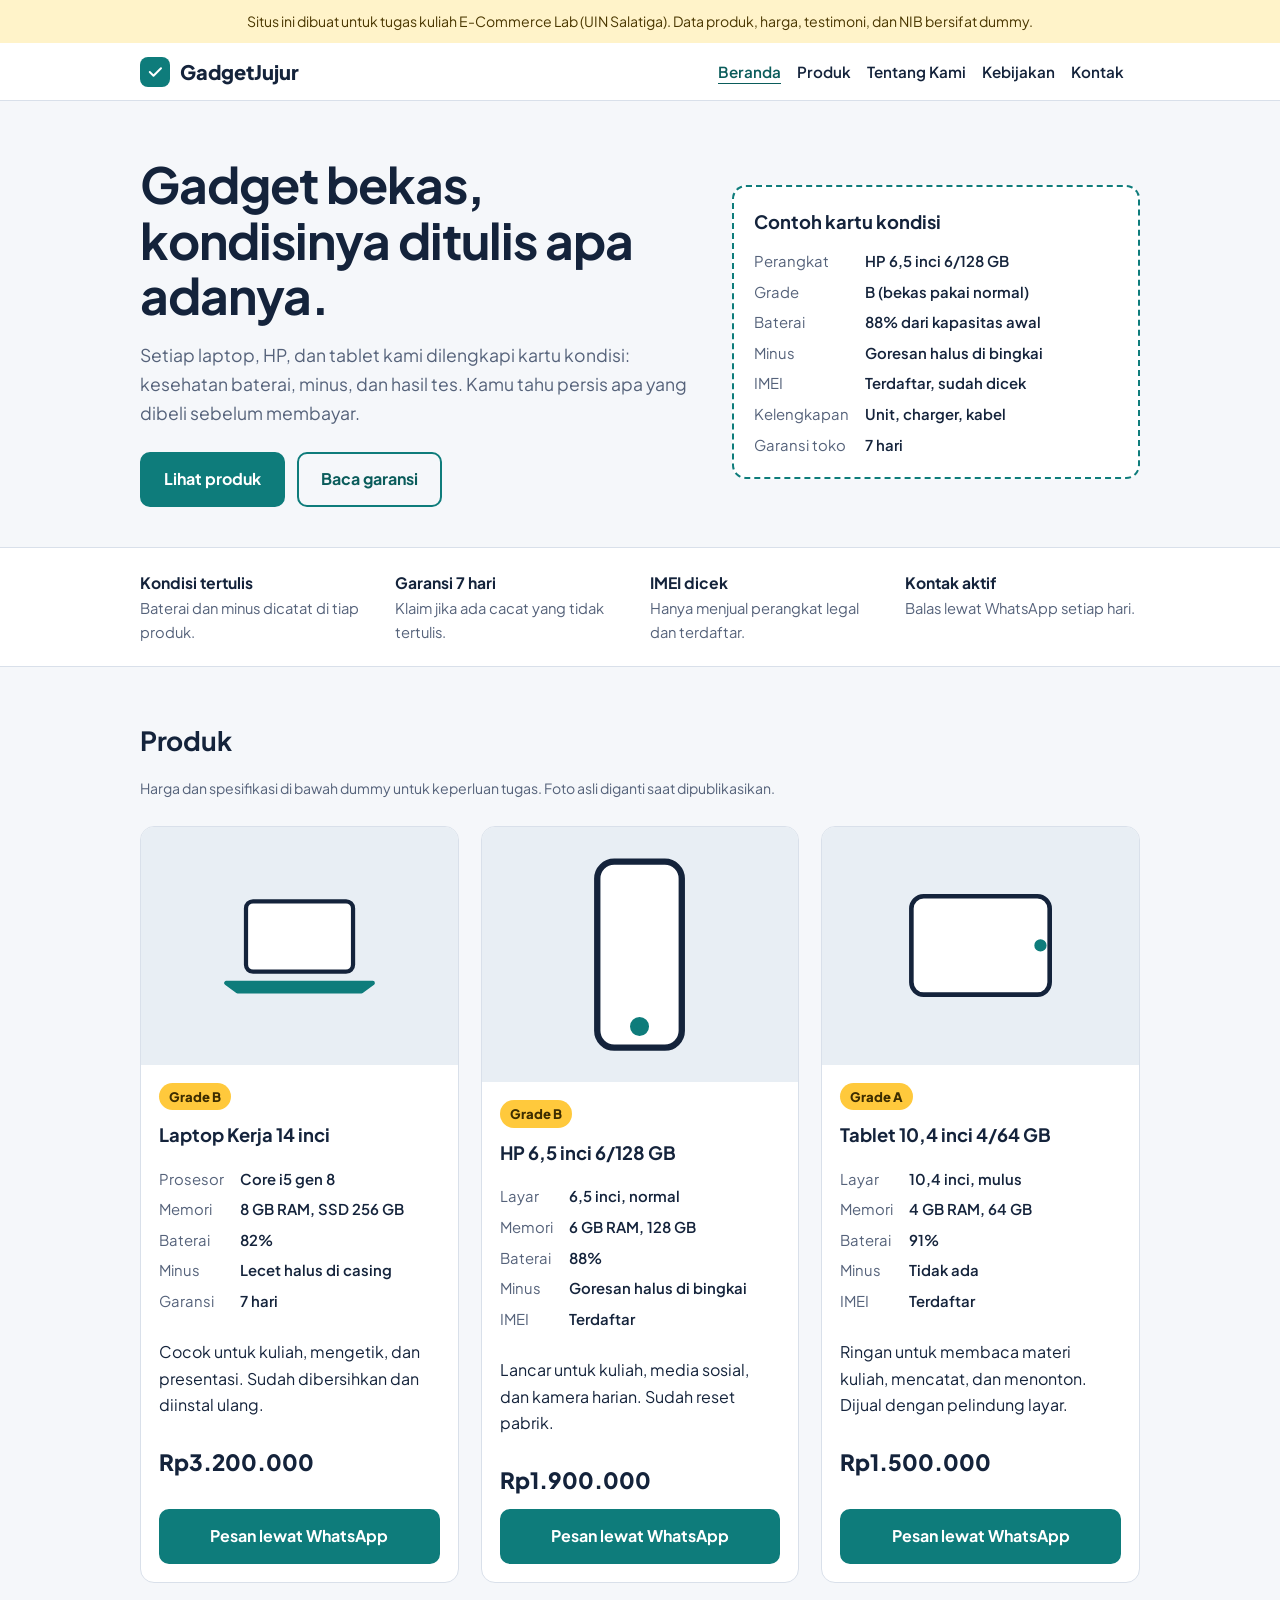
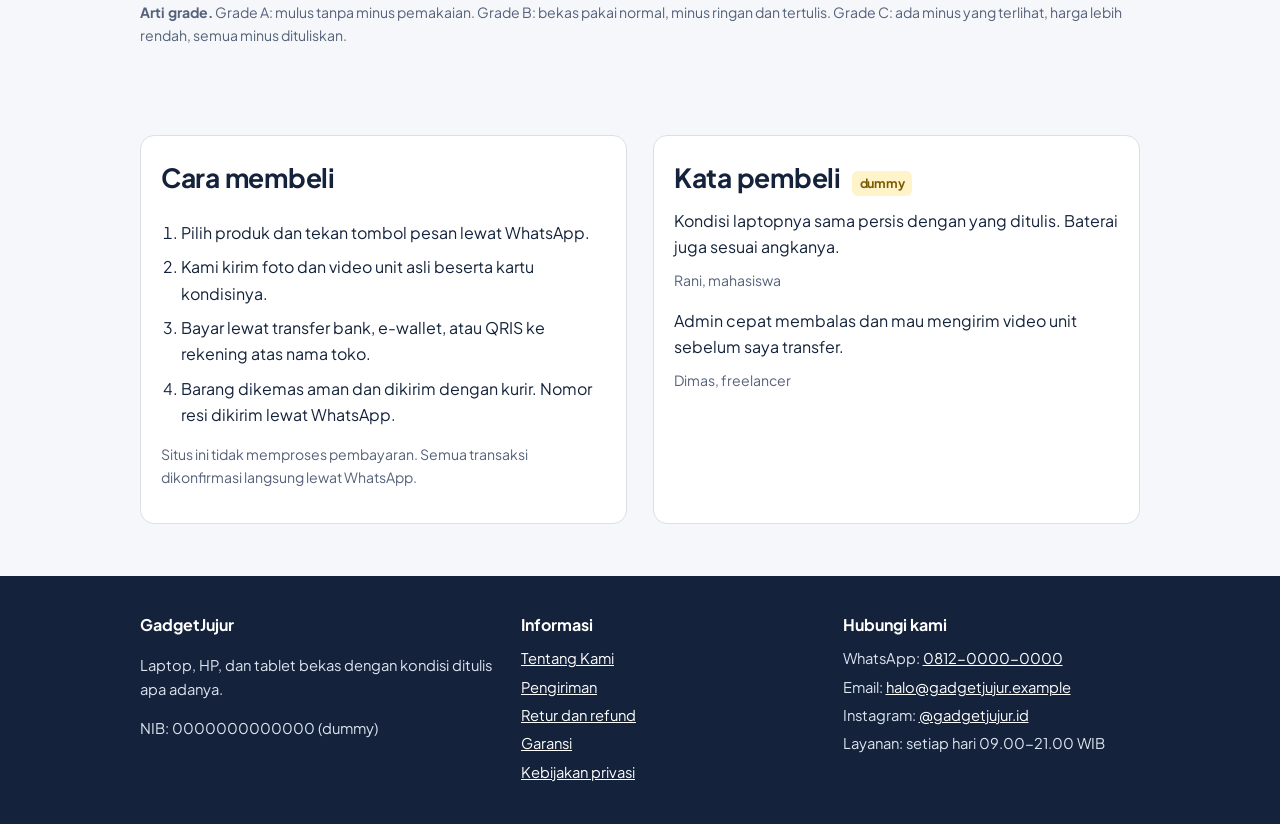
==== index.html @ 5a6d8ae2 "Add files via upload" ====
<!DOCTYPE html>
<html lang="id">
<head>
<meta charset="utf-8">
<meta name="viewport" content="width=device-width, initial-scale=1">
<title>GadgetJujur | Laptop, HP, dan Tablet Bekas dengan Kondisi Jujur</title>
<meta name="description" content="GadgetJujur: laptop, HP, dan tablet bekas dengan kondisi ditulis apa adanya. Situs tugas kuliah E-Commerce Lab, UIN Salatiga.">
<link rel="icon" href="data:image/svg+xml,%3Csvg xmlns=%27http://www.w3.org/2000/svg%27 viewBox=%270 0 100 100%27%3E%3Ctext y=%27.9em%27 font-size=%2790%27%3E%F0%9F%93%B1%3C/text%3E%3C/svg%3E">
<link rel="preconnect" href="https://fonts.googleapis.com">
<link href="https://fonts.googleapis.com/css2?family=Plus+Jakarta+Sans:wght@400;600;700;800&display=swap" rel="stylesheet">
<link rel="stylesheet" href="style.css">
</head>
<body>
<div class="disclaimer">Situs ini dibuat untuk tugas kuliah E-Commerce Lab (UIN Salatiga). Data produk, harga, testimoni, dan NIB bersifat dummy.</div>
<header class="site"><div class="wrap">
<a class="brand" href="index.html"><span class="mark"><svg width="18" height="18" viewBox="0 0 24 24" fill="none" stroke="#fff" stroke-width="2.6" stroke-linecap="round" stroke-linejoin="round" aria-hidden="true"><path d="M5 12l5 5L20 7"/></svg></span>GadgetJujur</a>
<nav aria-label="Menu utama">
<a href="index.html" aria-current="page">Beranda</a><a href="index.html#produk">Produk</a><a href="tentang.html">Tentang Kami</a><a href="kebijakan.html">Kebijakan</a><a href="kontak.html">Kontak</a>
</nav></div></header>
<main>
<section class="hero"><div class="wrap">
<div>
<h1>Gadget bekas, kondisinya ditulis apa adanya.</h1>
<p class="lead">Setiap laptop, HP, dan tablet kami dilengkapi kartu kondisi: kesehatan baterai, minus, dan hasil tes. Kamu tahu persis apa yang dibeli sebelum membayar.</p>
<div class="actions"><a class="btn" href="#produk">Lihat produk</a><a class="btn ghost" href="kebijakan.html#garansi">Baca garansi</a></div>
</div>
<aside class="sheet" aria-label="Contoh kartu kondisi">
<h3>Contoh kartu kondisi</h3>
<dl>
<dt>Perangkat</dt><dd>HP 6,5 inci 6/128 GB</dd>
<dt>Grade</dt><dd>B (bekas pakai normal)</dd>
<dt>Baterai</dt><dd>88% dari kapasitas awal</dd>
<dt>Minus</dt><dd>Goresan halus di bingkai</dd>
<dt>IMEI</dt><dd>Terdaftar, sudah dicek</dd>
<dt>Kelengkapan</dt><dd>Unit, charger, kabel</dd>
<dt>Garansi toko</dt><dd>7 hari</dd>
</dl>
</aside>
</div></section>

<section class="trust" aria-label="Alasan percaya"><div class="wrap">
<p><strong>Kondisi tertulis</strong>Baterai dan minus dicatat di tiap produk.</p>
<p><strong>Garansi 7 hari</strong>Klaim jika ada cacat yang tidak tertulis.</p>
<p><strong>IMEI dicek</strong>Hanya menjual perangkat legal dan terdaftar.</p>
<p><strong>Kontak aktif</strong>Balas lewat WhatsApp setiap hari.</p>
</div></section>

<section class="block" id="produk"><div class="wrap">
<h2>Produk</h2>
<p class="note">Harga dan spesifikasi di bawah dummy untuk keperluan tugas. Foto asli diganti saat dipublikasikan.</p>
<div class="grid3">

<article class="item">
<div class="photo" role="img" aria-label="Ilustrasi laptop"><svg viewBox="0 0 120 80" fill="none" stroke="#14233B" stroke-width="3" stroke-linejoin="round"><rect x="22" y="8" width="76" height="50" rx="5" fill="#fff"/><path d="M8 66h104l-8 6H16z" fill="#0E7C7B" stroke="#0E7C7B"/></svg></div>
<div class="body">
<span class="grade">Grade B</span>
<h3>Laptop Kerja 14 inci</h3>
<dl class="spec"><dt>Prosesor</dt><dd>Core i5 gen 8</dd><dt>Memori</dt><dd>8 GB RAM, SSD 256 GB</dd><dt>Baterai</dt><dd>82%</dd><dt>Minus</dt><dd>Lecet halus di casing</dd><dt>Garansi</dt><dd>7 hari</dd></dl>
<p>Cocok untuk kuliah, mengetik, dan presentasi. Sudah dibersihkan dan diinstal ulang.</p>
<div class="price">Rp3.200.000</div>
<a class="btn" href="https://wa.me/6281200000000?text=Halo%2C%20saya%20tertarik%20dengan%20Laptop%20Kerja%2014%20inci">Pesan lewat WhatsApp</a>
</div></article>

<article class="item">
<div class="photo" role="img" aria-label="Ilustrasi HP"><svg viewBox="0 0 80 100" fill="none" stroke="#14233B" stroke-width="3" stroke-linejoin="round"><rect x="20" y="6" width="40" height="88" rx="8" fill="#fff"/><circle cx="40" cy="84" r="3" fill="#0E7C7B" stroke="#0E7C7B"/></svg></div>
<div class="body">
<span class="grade">Grade B</span>
<h3>HP 6,5 inci 6/128 GB</h3>
<dl class="spec"><dt>Layar</dt><dd>6,5 inci, normal</dd><dt>Memori</dt><dd>6 GB RAM, 128 GB</dd><dt>Baterai</dt><dd>88%</dd><dt>Minus</dt><dd>Goresan halus di bingkai</dd><dt>IMEI</dt><dd>Terdaftar</dd></dl>
<p>Lancar untuk kuliah, media sosial, dan kamera harian. Sudah reset pabrik.</p>
<div class="price">Rp1.900.000</div>
<a class="btn" href="https://wa.me/6281200000000?text=Halo%2C%20saya%20tertarik%20dengan%20HP%206%2C5%20inci%206%2F128%20GB">Pesan lewat WhatsApp</a>
</div></article>

<article class="item">
<div class="photo" role="img" aria-label="Ilustrasi tablet"><svg viewBox="0 0 110 80" fill="none" stroke="#14233B" stroke-width="3" stroke-linejoin="round"><rect x="10" y="8" width="90" height="64" rx="8" fill="#fff"/><circle cx="94" cy="40" r="2.5" fill="#0E7C7B" stroke="#0E7C7B"/></svg></div>
<div class="body">
<span class="grade">Grade A</span>
<h3>Tablet 10,4 inci 4/64 GB</h3>
<dl class="spec"><dt>Layar</dt><dd>10,4 inci, mulus</dd><dt>Memori</dt><dd>4 GB RAM, 64 GB</dd><dt>Baterai</dt><dd>91%</dd><dt>Minus</dt><dd>Tidak ada</dd><dt>IMEI</dt><dd>Terdaftar</dd></dl>
<p>Ringan untuk membaca materi kuliah, mencatat, dan menonton. Dijual dengan pelindung layar.</p>
<div class="price">Rp1.500.000</div>
<a class="btn" href="https://wa.me/6281200000000?text=Halo%2C%20saya%20tertarik%20dengan%20Tablet%2010%2C4%20inci">Pesan lewat WhatsApp</a>
</div></article>

</div>
<p class="note" style="margin-top:18px"><strong>Arti grade.</strong> Grade A: mulus tanpa minus pemakaian. Grade B: bekas pakai normal, minus ringan dan tertulis. Grade C: ada minus yang terlihat, harga lebih rendah, semua minus dituliskan.</p>
</div></section>

<section class="block" style="padding-top:0"><div class="wrap two">
<div class="card">
<h2>Cara membeli</h2>
<ol class="steps">
<li>Pilih produk dan tekan tombol pesan lewat WhatsApp.</li>
<li>Kami kirim foto dan video unit asli beserta kartu kondisinya.</li>
<li>Bayar lewat transfer bank, e-wallet, atau QRIS ke rekening atas nama toko.</li>
<li>Barang dikemas aman dan dikirim dengan kurir. Nomor resi dikirim lewat WhatsApp.</li>
</ol>
<p class="note">Situs ini tidak memproses pembayaran. Semua transaksi dikonfirmasi langsung lewat WhatsApp.</p>
</div>
<div class="card">
<h2>Kata pembeli <span class="tag">dummy</span></h2>
<blockquote><p>Kondisi laptopnya sama persis dengan yang ditulis. Baterai juga sesuai angkanya.</p><footer>Rani, mahasiswa</footer></blockquote>
<blockquote style="margin-top:16px"><p>Admin cepat membalas dan mau mengirim video unit sebelum saya transfer.</p><footer>Dimas, freelancer</footer></blockquote>
</div>
</div></section>
</main>
<footer class="site"><div class="wrap">
<div><h4>GadgetJujur</h4><p>Laptop, HP, dan tablet bekas dengan kondisi ditulis apa adanya.</p><p>NIB: 0000000000000 (dummy)</p></div>
<div><h4>Informasi</h4><ul><li><a href="tentang.html">Tentang Kami</a></li><li><a href="kebijakan.html#pengiriman">Pengiriman</a></li><li><a href="kebijakan.html#retur">Retur dan refund</a></li><li><a href="kebijakan.html#garansi">Garansi</a></li><li><a href="kebijakan.html#privasi">Kebijakan privasi</a></li></ul></div>
<div><h4>Hubungi kami</h4><ul><li>WhatsApp: <a href="https://wa.me/6281200000000">0812-0000-0000</a></li><li>Email: <a href="mailto:halo@gadgetjujur.example">halo@gadgetjujur.example</a></li><li>Instagram: <a href="https://instagram.com/gadgetjujur.id">@gadgetjujur.id</a></li><li>Layanan: setiap hari 09.00-21.00 WIB</li></ul></div>
</div></footer>
</body>
</html>
---- style.css ----
:root{--ink:#14233B;--muted:#55627A;--paper:#F5F7FA;--card:#FFFFFF;--line:#D9E0EA;--teal:#0E7C7B;--teal-d:#0A5C5B;--sun:#FFC93C;--sun-d:#7A5A00}
*{box-sizing:border-box}
html{scroll-behavior:smooth}
body{margin:0;font-family:"Plus Jakarta Sans",system-ui,-apple-system,"Segoe UI",Roboto,sans-serif;color:var(--ink);background:var(--paper);line-height:1.65;font-size:16px}
img,svg{max-width:100%}
a{color:var(--teal-d)}
a:focus-visible,button:focus-visible{outline:3px solid var(--sun);outline-offset:2px}
.wrap{max-width:1040px;margin:0 auto;padding:0 20px}
header.site{background:var(--card);border-bottom:1px solid var(--line);position:sticky;top:0;z-index:5}
header.site .wrap{display:flex;flex-wrap:wrap;align-items:center;justify-content:space-between;gap:8px 20px;padding-top:12px;padding-bottom:12px}
.brand{font-weight:800;font-size:1.25rem;color:var(--ink);text-decoration:none;display:flex;align-items:center;gap:10px}
.brand .mark{width:30px;height:30px;border-radius:8px;background:var(--teal);display:grid;place-items:center}
nav a{margin-right:16px;color:var(--ink);text-decoration:none;font-weight:600;font-size:.95rem}
nav a:hover,nav a[aria-current]{color:var(--teal-d);text-decoration:underline;text-underline-offset:5px}
.hero{padding:56px 0 40px}
.hero .wrap{display:grid;grid-template-columns:1.15fr .85fr;gap:40px;align-items:center}
h1{font-size:clamp(2rem,5vw,3.1rem);line-height:1.12;letter-spacing:-.02em;margin:0 0 16px}
h2{font-size:1.65rem;letter-spacing:-.01em;margin:0 0 8px}
h3{margin:0 0 6px;font-size:1.15rem}
.lead{font-size:1.1rem;color:var(--muted);max-width:56ch}
.btn{display:inline-block;background:var(--teal);color:#fff;padding:12px 22px;border-radius:10px;font-weight:700;text-decoration:none;border:2px solid var(--teal)}
.btn:hover{background:var(--teal-d);border-color:var(--teal-d)}
.btn.ghost{background:transparent;color:var(--teal-d)}
.btn.ghost:hover{background:#E4F2F2}
.actions{display:flex;flex-wrap:wrap;gap:12px;margin-top:24px}
.sheet{background:var(--card);border:2px dashed var(--teal);border-radius:14px;padding:20px}
.sheet h3{margin-bottom:12px}
.sheet dl,.spec{margin:0;display:grid;grid-template-columns:auto 1fr;gap:6px 16px;font-size:.93rem}
.sheet dt,.spec dt{color:var(--muted)}
.sheet dd,.spec dd{margin:0;font-weight:600}
.trust{border-top:1px solid var(--line);border-bottom:1px solid var(--line);background:var(--card)}
.trust .wrap{display:grid;grid-template-columns:repeat(4,1fr);gap:20px;padding-top:22px;padding-bottom:22px}
.trust p{margin:0;font-size:.92rem;color:var(--muted)}
.trust strong{display:block;color:var(--ink);font-size:.98rem}
section.block{padding:52px 0}
.grid3{display:grid;grid-template-columns:repeat(3,1fr);gap:22px;margin-top:26px}
.item{background:var(--card);border:1px solid var(--line);border-radius:14px;overflow:hidden;display:flex;flex-direction:column}
.photo{background:#E8EEF4;display:grid;place-items:center;padding:22px;aspect-ratio:4/3}
.photo svg{width:62%;height:auto}
.item .body{padding:18px;display:flex;flex-direction:column;gap:10px;flex:1}
.grade{display:inline-block;background:var(--sun);color:#3d2d00;font-weight:800;font-size:.82rem;padding:3px 10px;border-radius:999px;align-self:flex-start}
.price{font-size:1.4rem;font-weight:800}
.item .btn{margin-top:auto;text-align:center}
.note{font-size:.88rem;color:var(--muted)}
.steps{margin:20px 0 0;padding-left:20px}
.steps li{margin-bottom:8px}
.two{display:grid;grid-template-columns:1fr 1fr;gap:26px;margin-top:22px}
.card{background:var(--card);border:1px solid var(--line);border-radius:14px;padding:20px}
blockquote{margin:0}
blockquote p{margin:0 0 8px}
blockquote footer{font-size:.88rem;color:var(--muted)}
.tag{display:inline-block;background:#FFF3C9;color:var(--sun-d);font-size:.78rem;font-weight:700;padding:2px 8px;border-radius:6px;margin-left:6px}
.page{padding:44px 0 56px;max-width:760px}
.page h1{font-size:2rem}
.page h2{margin-top:36px}
.page p,.page li{max-width:70ch}
footer.site{background:var(--ink);color:#DCE4F0;padding:36px 0;font-size:.92rem}
footer.site a{color:#fff}
footer.site .wrap{display:grid;grid-template-columns:1.2fr 1fr 1fr;gap:24px}
footer.site h4{margin:0 0 8px;color:#fff;font-size:1rem}
footer.site ul{list-style:none;margin:0;padding:0}
footer.site li{margin-bottom:4px}
.disclaimer{background:#FFF3C9;color:#4a3700;font-size:.88rem;padding:10px 0;text-align:center}
@media(max-width:820px){
 .hero .wrap,.two{grid-template-columns:1fr}
 .grid3{grid-template-columns:1fr}
 .trust .wrap{grid-template-columns:1fr 1fr}
 footer.site .wrap{grid-template-columns:1fr}
 nav a{margin-right:12px}
}
@media(prefers-reduced-motion:reduce){html{scroll-behavior:auto}}
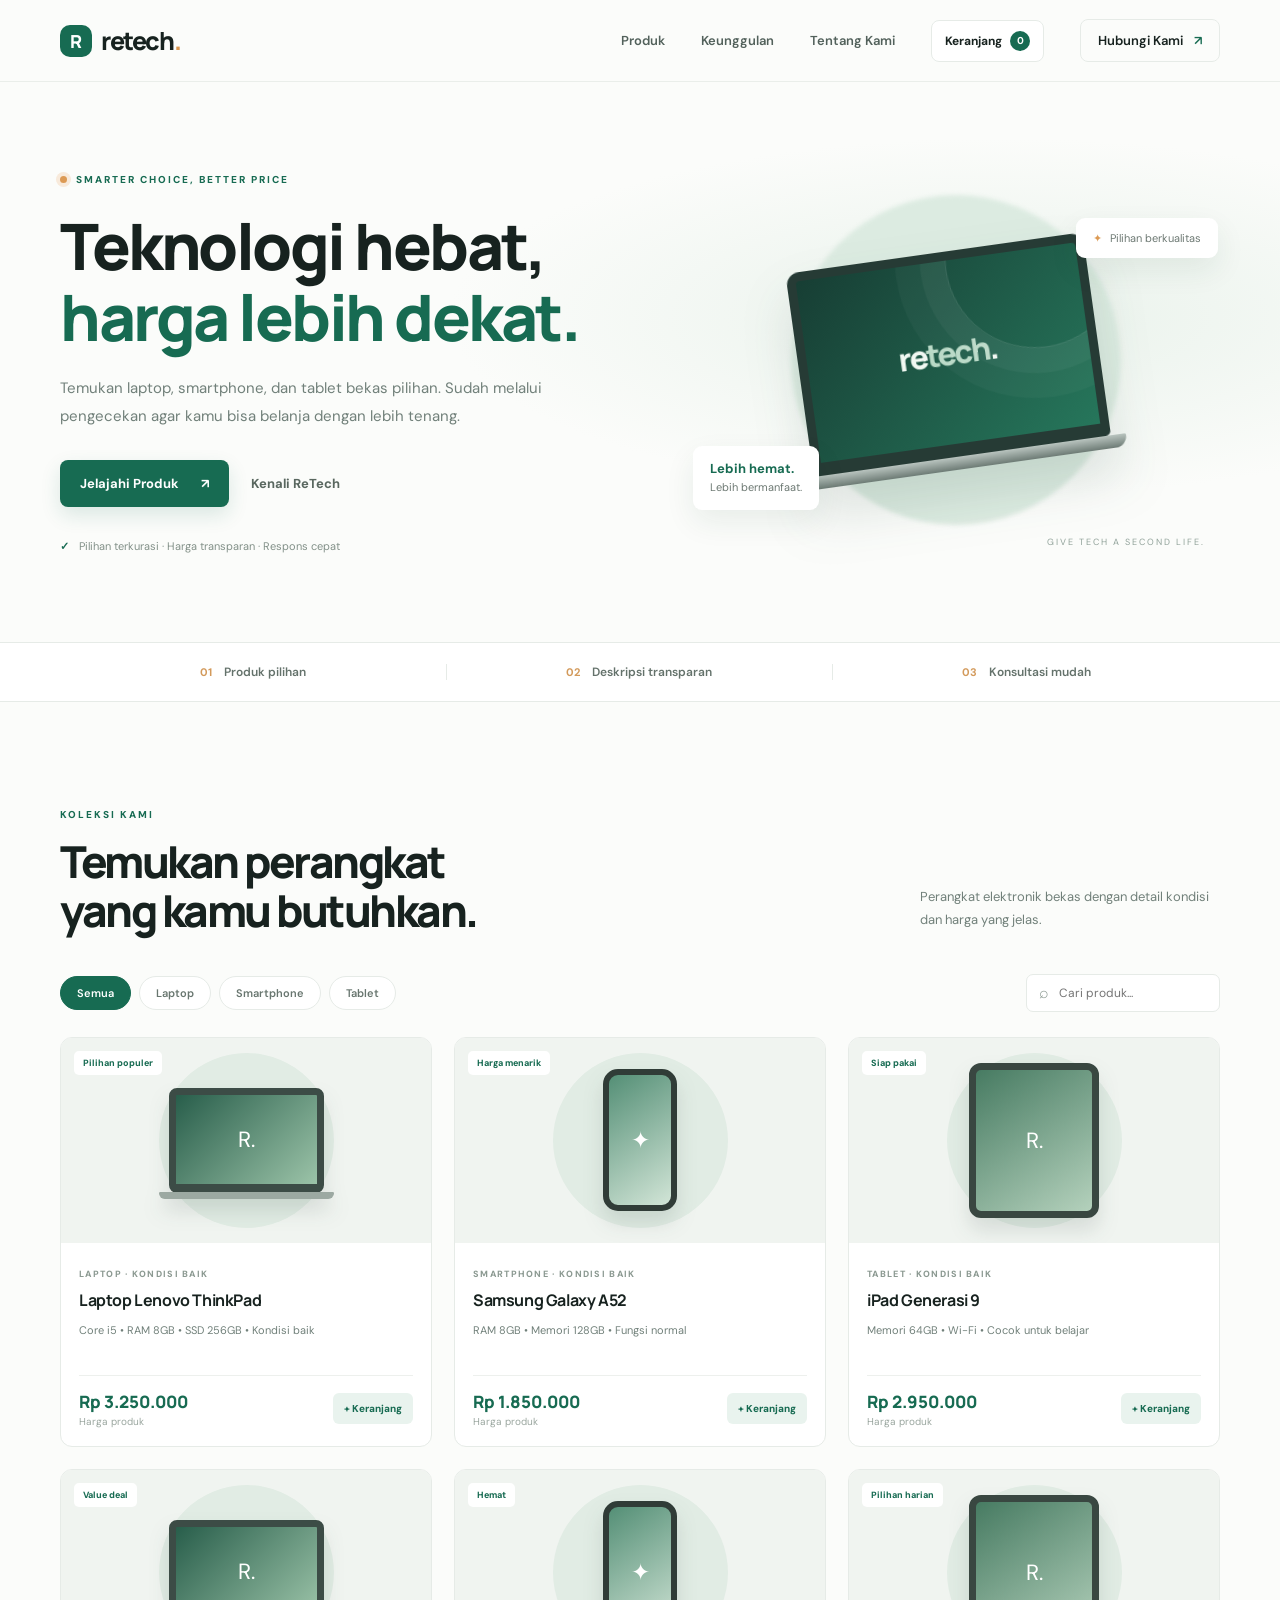
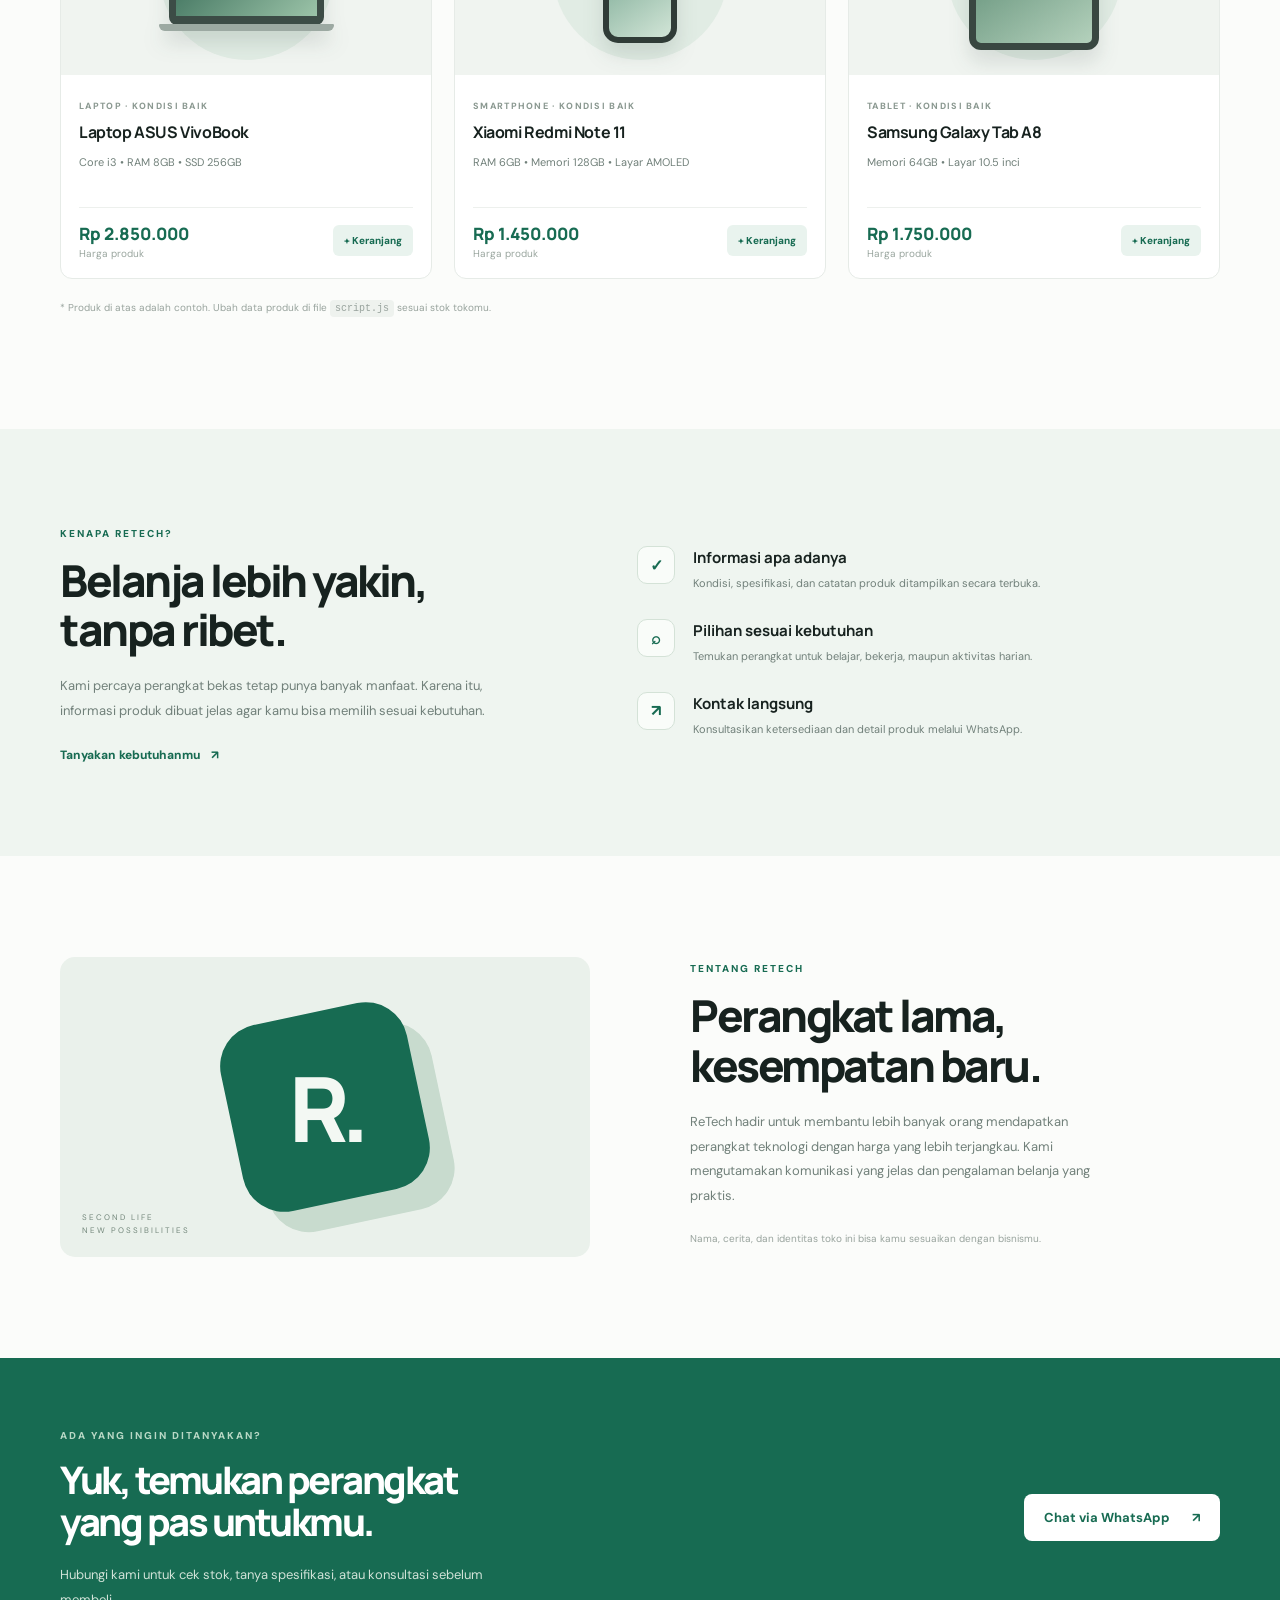
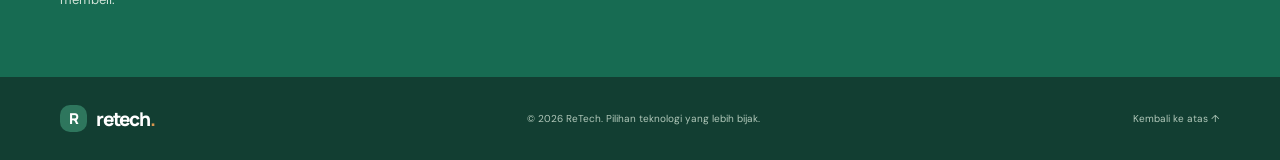
==== commit d616ddfb: "Add files via upload" ====
--- a/index.html
+++ b/index.html
@@ -1,114 +1,124 @@
 <!DOCTYPE html>
 <html lang="id">
 <head>
-<meta charset="utf-8">
-<meta name="viewport" content="width=device-width, initial-scale=1">
-<title>GadgetJujur | Laptop, HP, dan Tablet Bekas dengan Kondisi Jujur</title>
-<meta name="description" content="GadgetJujur: laptop, HP, dan tablet bekas dengan kondisi ditulis apa adanya. Situs tugas kuliah E-Commerce Lab, UIN Salatiga.">
-<link rel="icon" href="data:image/svg+xml,%3Csvg xmlns=%27http://www.w3.org/2000/svg%27 viewBox=%270 0 100 100%27%3E%3Ctext y=%27.9em%27 font-size=%2790%27%3E%F0%9F%93%B1%3C/text%3E%3C/svg%3E">
-<link rel="preconnect" href="https://fonts.googleapis.com">
-<link href="https://fonts.googleapis.com/css2?family=Plus+Jakarta+Sans:wght@400;600;700;800&display=swap" rel="stylesheet">
-<link rel="stylesheet" href="style.css">
+  <meta charset="UTF-8">
+  <meta name="viewport" content="width=device-width, initial-scale=1.0">
+  <meta name="description" content="Temukan laptop, smartphone, dan tablet bekas berkualitas dengan harga bersahabat.">
+  <title>ReTech — Elektronik Bekas Berkualitas</title>
+  <link rel="preconnect" href="https://fonts.googleapis.com">
+  <link rel="preconnect" href="https://fonts.gstatic.com" crossorigin>
+  <link href="https://fonts.googleapis.com/css2?family=DM+Sans:wght@400;500;600;700;800&family=Manrope:wght@600;700;800&display=swap" rel="stylesheet">
+  <link rel="stylesheet" href="style.css">
 </head>
 <body>
-<div class="disclaimer">Situs ini dibuat untuk tugas kuliah E-Commerce Lab (UIN Salatiga). Data produk, harga, testimoni, dan NIB bersifat dummy.</div>
-<header class="site"><div class="wrap">
-<a class="brand" href="index.html"><span class="mark"><svg width="18" height="18" viewBox="0 0 24 24" fill="none" stroke="#fff" stroke-width="2.6" stroke-linecap="round" stroke-linejoin="round" aria-hidden="true"><path d="M5 12l5 5L20 7"/></svg></span>GadgetJujur</a>
-<nav aria-label="Menu utama">
-<a href="index.html" aria-current="page">Beranda</a><a href="index.html#produk">Produk</a><a href="tentang.html">Tentang Kami</a><a href="kebijakan.html">Kebijakan</a><a href="kontak.html">Kontak</a>
-</nav></div></header>
-<main>
-<section class="hero"><div class="wrap">
-<div>
-<h1>Gadget bekas, kondisinya ditulis apa adanya.</h1>
-<p class="lead">Setiap laptop, HP, dan tablet kami dilengkapi kartu kondisi: kesehatan baterai, minus, dan hasil tes. Kamu tahu persis apa yang dibeli sebelum membayar.</p>
-<div class="actions"><a class="btn" href="#produk">Lihat produk</a><a class="btn ghost" href="kebijakan.html#garansi">Baca garansi</a></div>
-</div>
-<aside class="sheet" aria-label="Contoh kartu kondisi">
-<h3>Contoh kartu kondisi</h3>
-<dl>
-<dt>Perangkat</dt><dd>HP 6,5 inci 6/128 GB</dd>
-<dt>Grade</dt><dd>B (bekas pakai normal)</dd>
-<dt>Baterai</dt><dd>88% dari kapasitas awal</dd>
-<dt>Minus</dt><dd>Goresan halus di bingkai</dd>
-<dt>IMEI</dt><dd>Terdaftar, sudah dicek</dd>
-<dt>Kelengkapan</dt><dd>Unit, charger, kabel</dd>
-<dt>Garansi toko</dt><dd>7 hari</dd>
-</dl>
-</aside>
-</div></section>
+  <header class="site-header">
+    <nav class="nav container">
+      <a class="brand" href="#"><span class="brand-mark">R</span> retech<span class="brand-dot">.</span></a>
+      <button class="menu-toggle" id="menuToggle" aria-label="Buka menu" aria-expanded="false">☰</button>
+      <div class="nav-links" id="navLinks">
+        <a href="#produk">Produk</a>
+        <a href="#keunggulan">Keunggulan</a>
+        <a href="#tentang">Tentang Kami</a>
+        <button class="cart-trigger" id="cartTrigger" type="button" aria-label="Buka keranjang">Keranjang <span id="cartCount">0</span></button>
+        <a class="nav-contact" href="#kontak">Hubungi Kami <span>↗</span></a>
+      </div>
+    </nav>
+  </header>
 
-<section class="trust" aria-label="Alasan percaya"><div class="wrap">
-<p><strong>Kondisi tertulis</strong>Baterai dan minus dicatat di tiap produk.</p>
-<p><strong>Garansi 7 hari</strong>Klaim jika ada cacat yang tidak tertulis.</p>
-<p><strong>IMEI dicek</strong>Hanya menjual perangkat legal dan terdaftar.</p>
-<p><strong>Kontak aktif</strong>Balas lewat WhatsApp setiap hari.</p>
-</div></section>
+  <div class="cart-overlay" id="cartOverlay" hidden>
+    <section class="cart-panel" role="dialog" aria-modal="true" aria-labelledby="cartTitle">
+      <div class="cart-heading">
+        <div><span class="eyebrow">PESANAN KAMU</span><h2 id="cartTitle">Keranjang belanja</h2></div>
+        <button class="cart-close" id="cartClose" type="button" aria-label="Tutup keranjang">×</button>
+      </div>
+      <div class="cart-items" id="cartItems"></div>
+      <div class="cart-footer">
+        <div class="cart-total"><span>Estimasi total</span><strong id="cartTotal">Rp0</strong></div>
+        <p>Pesanan akan dikirim ke WhatsApp untuk konfirmasi stok dan detail pembayaran.</p>
+        <button class="btn btn-primary checkout-btn" id="checkoutButton" type="button">Lanjutkan ke WhatsApp <span>↗</span></button>
+      </div>
+    </section>
+  </div>
 
-<section class="block" id="produk"><div class="wrap">
-<h2>Produk</h2>
-<p class="note">Harga dan spesifikasi di bawah dummy untuk keperluan tugas. Foto asli diganti saat dipublikasikan.</p>
-<div class="grid3">
+  <main>
+    <section class="hero">
+      <div class="container hero-grid">
+        <div class="hero-copy">
+          <span class="eyebrow"><span class="pulse"></span> SMARTER CHOICE, BETTER PRICE</span>
+          <h1>Teknologi hebat,<br><span>harga lebih dekat.</span></h1>
+          <p>Temukan laptop, smartphone, dan tablet bekas pilihan. Sudah melalui pengecekan agar kamu bisa belanja dengan lebih tenang.</p>
+          <div class="hero-actions">
+            <a class="btn btn-primary" href="#produk">Jelajahi Produk <span>↗</span></a>
+            <a class="btn btn-quiet" href="#tentang">Kenali ReTech</a>
+          </div>
+          <div class="hero-note"><span class="check">✓</span> Pilihan terkurasi · Harga transparan · Respons cepat</div>
+        </div>
+        <div class="hero-visual">
+          <div class="visual-glow"></div>
+          <div class="device-card laptop-card">
+            <div class="laptop-screen"><div class="screen-orb"></div><span>re<span>tech</span>.</span></div>
+            <div class="laptop-base"></div>
+          </div>
+          <div class="float-tag tag-top"><span>✦</span> Pilihan berkualitas</div>
+          <div class="float-tag tag-bottom"><strong>Lebih hemat.</strong><br>Lebih bermanfaat.</div>
+          <div class="visual-caption">GIVE TECH A SECOND LIFE.</div>
+        </div>
+      </div>
+    </section>
 
-<article class="item">
-<div class="photo" role="img" aria-label="Ilustrasi laptop"><svg viewBox="0 0 120 80" fill="none" stroke="#14233B" stroke-width="3" stroke-linejoin="round"><rect x="22" y="8" width="76" height="50" rx="5" fill="#fff"/><path d="M8 66h104l-8 6H16z" fill="#0E7C7B" stroke="#0E7C7B"/></svg></div>
-<div class="body">
-<span class="grade">Grade B</span>
-<h3>Laptop Kerja 14 inci</h3>
-<dl class="spec"><dt>Prosesor</dt><dd>Core i5 gen 8</dd><dt>Memori</dt><dd>8 GB RAM, SSD 256 GB</dd><dt>Baterai</dt><dd>82%</dd><dt>Minus</dt><dd>Lecet halus di casing</dd><dt>Garansi</dt><dd>7 hari</dd></dl>
-<p>Cocok untuk kuliah, mengetik, dan presentasi. Sudah dibersihkan dan diinstal ulang.</p>
-<div class="price">Rp3.200.000</div>
-<a class="btn" href="https://wa.me/6281200000000?text=Halo%2C%20saya%20tertarik%20dengan%20Laptop%20Kerja%2014%20inci">Pesan lewat WhatsApp</a>
-</div></article>
+    <section class="trust-strip">
+      <div class="container trust-items">
+        <div><strong>01</strong><span>Produk pilihan</span></div>
+        <div><strong>02</strong><span>Deskripsi transparan</span></div>
+        <div><strong>03</strong><span>Konsultasi mudah</span></div>
+      </div>
+    </section>
 
-<article class="item">
-<div class="photo" role="img" aria-label="Ilustrasi HP"><svg viewBox="0 0 80 100" fill="none" stroke="#14233B" stroke-width="3" stroke-linejoin="round"><rect x="20" y="6" width="40" height="88" rx="8" fill="#fff"/><circle cx="40" cy="84" r="3" fill="#0E7C7B" stroke="#0E7C7B"/></svg></div>
-<div class="body">
-<span class="grade">Grade B</span>
-<h3>HP 6,5 inci 6/128 GB</h3>
-<dl class="spec"><dt>Layar</dt><dd>6,5 inci, normal</dd><dt>Memori</dt><dd>6 GB RAM, 128 GB</dd><dt>Baterai</dt><dd>88%</dd><dt>Minus</dt><dd>Goresan halus di bingkai</dd><dt>IMEI</dt><dd>Terdaftar</dd></dl>
-<p>Lancar untuk kuliah, media sosial, dan kamera harian. Sudah reset pabrik.</p>
-<div class="price">Rp1.900.000</div>
-<a class="btn" href="https://wa.me/6281200000000?text=Halo%2C%20saya%20tertarik%20dengan%20HP%206%2C5%20inci%206%2F128%20GB">Pesan lewat WhatsApp</a>
-</div></article>
+    <section class="section container" id="produk">
+      <div class="section-heading">
+        <div><span class="eyebrow">KOLEKSI KAMI</span><h2>Temukan perangkat<br>yang kamu butuhkan.</h2></div>
+        <p>Perangkat elektronik bekas dengan detail kondisi dan harga yang jelas.</p>
+      </div>
+      <div class="catalog-tools">
+        <div class="filters" id="filters">
+          <button class="filter active" data-category="Semua">Semua</button>
+          <button class="filter" data-category="Laptop">Laptop</button>
+          <button class="filter" data-category="Smartphone">Smartphone</button>
+          <button class="filter" data-category="Tablet">Tablet</button>
+        </div>
+        <label class="search-box"><span>⌕</span><input id="searchInput" type="search" placeholder="Cari produk..."></label>
+      </div>
+      <div class="product-grid" id="productGrid" aria-live="polite"></div>
+      <p class="catalog-hint">* Produk di atas adalah contoh. Ubah data produk di file <code>script.js</code> sesuai stok tokomu.</p>
+    </section>
 
-<article class="item">
-<div class="photo" role="img" aria-label="Ilustrasi tablet"><svg viewBox="0 0 110 80" fill="none" stroke="#14233B" stroke-width="3" stroke-linejoin="round"><rect x="10" y="8" width="90" height="64" rx="8" fill="#fff"/><circle cx="94" cy="40" r="2.5" fill="#0E7C7B" stroke="#0E7C7B"/></svg></div>
-<div class="body">
-<span class="grade">Grade A</span>
-<h3>Tablet 10,4 inci 4/64 GB</h3>
-<dl class="spec"><dt>Layar</dt><dd>10,4 inci, mulus</dd><dt>Memori</dt><dd>4 GB RAM, 64 GB</dd><dt>Baterai</dt><dd>91%</dd><dt>Minus</dt><dd>Tidak ada</dd><dt>IMEI</dt><dd>Terdaftar</dd></dl>
-<p>Ringan untuk membaca materi kuliah, mencatat, dan menonton. Dijual dengan pelindung layar.</p>
-<div class="price">Rp1.500.000</div>
-<a class="btn" href="https://wa.me/6281200000000?text=Halo%2C%20saya%20tertarik%20dengan%20Tablet%2010%2C4%20inci">Pesan lewat WhatsApp</a>
-</div></article>
+    <section class="feature-section" id="keunggulan">
+      <div class="container feature-grid">
+        <div><span class="eyebrow">KENAPA RETECH?</span><h2>Belanja lebih yakin,<br>tanpa ribet.</h2><p>Kami percaya perangkat bekas tetap punya banyak manfaat. Karena itu, informasi produk dibuat jelas agar kamu bisa memilih sesuai kebutuhan.</p><a class="text-link" href="#kontak">Tanyakan kebutuhanmu <span>↗</span></a></div>
+        <div class="feature-list">
+          <article><span class="feature-icon">✓</span><div><h3>Informasi apa adanya</h3><p>Kondisi, spesifikasi, dan catatan produk ditampilkan secara terbuka.</p></div></article>
+          <article><span class="feature-icon">⌕</span><div><h3>Pilihan sesuai kebutuhan</h3><p>Temukan perangkat untuk belajar, bekerja, maupun aktivitas harian.</p></div></article>
+          <article><span class="feature-icon">↗</span><div><h3>Kontak langsung</h3><p>Konsultasikan ketersediaan dan detail produk melalui WhatsApp.</p></div></article>
+        </div>
+      </div>
+    </section>
 
-</div>
-<p class="note" style="margin-top:18px"><strong>Arti grade.</strong> Grade A: mulus tanpa minus pemakaian. Grade B: bekas pakai normal, minus ringan dan tertulis. Grade C: ada minus yang terlihat, harga lebih rendah, semua minus dituliskan.</p>
-</div></section>
+    <section class="about-section container" id="tentang">
+      <div class="about-art"><div class="about-shape"><span>R.</span></div><small>SECOND LIFE<br>NEW POSSIBILITIES</small></div>
+      <div class="about-copy"><span class="eyebrow">TENTANG RETECH</span><h2>Perangkat lama,<br>kesempatan baru.</h2><p>ReTech hadir untuk membantu lebih banyak orang mendapatkan perangkat teknologi dengan harga yang lebih terjangkau. Kami mengutamakan komunikasi yang jelas dan pengalaman belanja yang praktis.</p><p class="about-small">Nama, cerita, dan identitas toko ini bisa kamu sesuaikan dengan bisnismu.</p></div>
+    </section>
 
-<section class="block" style="padding-top:0"><div class="wrap two">
-<div class="card">
-<h2>Cara membeli</h2>
-<ol class="steps">
-<li>Pilih produk dan tekan tombol pesan lewat WhatsApp.</li>
-<li>Kami kirim foto dan video unit asli beserta kartu kondisinya.</li>
-<li>Bayar lewat transfer bank, e-wallet, atau QRIS ke rekening atas nama toko.</li>
-<li>Barang dikemas aman dan dikirim dengan kurir. Nomor resi dikirim lewat WhatsApp.</li>
-</ol>
-<p class="note">Situs ini tidak memproses pembayaran. Semua transaksi dikonfirmasi langsung lewat WhatsApp.</p>
-</div>
-<div class="card">
-<h2>Kata pembeli <span class="tag">dummy</span></h2>
-<blockquote><p>Kondisi laptopnya sama persis dengan yang ditulis. Baterai juga sesuai angkanya.</p><footer>Rani, mahasiswa</footer></blockquote>
-<blockquote style="margin-top:16px"><p>Admin cepat membalas dan mau mengirim video unit sebelum saya transfer.</p><footer>Dimas, freelancer</footer></blockquote>
-</div>
-</div></section>
-</main>
-<footer class="site"><div class="wrap">
-<div><h4>GadgetJujur</h4><p>Laptop, HP, dan tablet bekas dengan kondisi ditulis apa adanya.</p><p>NIB: 0000000000000 (dummy)</p></div>
-<div><h4>Informasi</h4><ul><li><a href="tentang.html">Tentang Kami</a></li><li><a href="kebijakan.html#pengiriman">Pengiriman</a></li><li><a href="kebijakan.html#retur">Retur dan refund</a></li><li><a href="kebijakan.html#garansi">Garansi</a></li><li><a href="kebijakan.html#privasi">Kebijakan privasi</a></li></ul></div>
-<div><h4>Hubungi kami</h4><ul><li>WhatsApp: <a href="https://wa.me/6281200000000">0812-0000-0000</a></li><li>Email: <a href="mailto:halo@gadgetjujur.example">halo@gadgetjujur.example</a></li><li>Instagram: <a href="https://instagram.com/gadgetjujur.id">@gadgetjujur.id</a></li><li>Layanan: setiap hari 09.00-21.00 WIB</li></ul></div>
-</div></footer>
+    <section class="contact-section" id="kontak">
+      <div class="container contact-inner">
+        <div><span class="eyebrow">ADA YANG INGIN DITANYAKAN?</span><h2>Yuk, temukan perangkat<br>yang pas untukmu.</h2><p>Hubungi kami untuk cek stok, tanya spesifikasi, atau konsultasi sebelum membeli.</p></div>
+        <a class="btn btn-light" id="mainWhatsapp" href="#" target="_blank" rel="noopener">Chat via WhatsApp <span>↗</span></a>
+      </div>
+    </section>
+  </main>
+
+  <footer class="footer">
+    <div class="container footer-inner"><a class="brand brand-footer" href="#"><span class="brand-mark">R</span> retech<span class="brand-dot">.</span></a><p>© <span id="year"></span> ReTech. Pilihan teknologi yang lebih bijak.</p><a href="#produk">Kembali ke atas ↑</a></div>
+  </footer>
+  <script src="script.js"></script>
 </body>
 </html>
--- a/style.css
+++ b/style.css
@@ -1,71 +1,29 @@
-:root{--ink:#14233B;--muted:#55627A;--paper:#F5F7FA;--card:#FFFFFF;--line:#D9E0EA;--teal:#0E7C7B;--teal-d:#0A5C5B;--sun:#FFC93C;--sun-d:#7A5A00}
-*{box-sizing:border-box}
-html{scroll-behavior:smooth}
-body{margin:0;font-family:"Plus Jakarta Sans",system-ui,-apple-system,"Segoe UI",Roboto,sans-serif;color:var(--ink);background:var(--paper);line-height:1.65;font-size:16px}
-img,svg{max-width:100%}
-a{color:var(--teal-d)}
-a:focus-visible,button:focus-visible{outline:3px solid var(--sun);outline-offset:2px}
-.wrap{max-width:1040px;margin:0 auto;padding:0 20px}
-header.site{background:var(--card);border-bottom:1px solid var(--line);position:sticky;top:0;z-index:5}
-header.site .wrap{display:flex;flex-wrap:wrap;align-items:center;justify-content:space-between;gap:8px 20px;padding-top:12px;padding-bottom:12px}
-.brand{font-weight:800;font-size:1.25rem;color:var(--ink);text-decoration:none;display:flex;align-items:center;gap:10px}
-.brand .mark{width:30px;height:30px;border-radius:8px;background:var(--teal);display:grid;place-items:center}
-nav a{margin-right:16px;color:var(--ink);text-decoration:none;font-weight:600;font-size:.95rem}
-nav a:hover,nav a[aria-current]{color:var(--teal-d);text-decoration:underline;text-underline-offset:5px}
-.hero{padding:56px 0 40px}
-.hero .wrap{display:grid;grid-template-columns:1.15fr .85fr;gap:40px;align-items:center}
-h1{font-size:clamp(2rem,5vw,3.1rem);line-height:1.12;letter-spacing:-.02em;margin:0 0 16px}
-h2{font-size:1.65rem;letter-spacing:-.01em;margin:0 0 8px}
-h3{margin:0 0 6px;font-size:1.15rem}
-.lead{font-size:1.1rem;color:var(--muted);max-width:56ch}
-.btn{display:inline-block;background:var(--teal);color:#fff;padding:12px 22px;border-radius:10px;font-weight:700;text-decoration:none;border:2px solid var(--teal)}
-.btn:hover{background:var(--teal-d);border-color:var(--teal-d)}
-.btn.ghost{background:transparent;color:var(--teal-d)}
-.btn.ghost:hover{background:#E4F2F2}
-.actions{display:flex;flex-wrap:wrap;gap:12px;margin-top:24px}
-.sheet{background:var(--card);border:2px dashed var(--teal);border-radius:14px;padding:20px}
-.sheet h3{margin-bottom:12px}
-.sheet dl,.spec{margin:0;display:grid;grid-template-columns:auto 1fr;gap:6px 16px;font-size:.93rem}
-.sheet dt,.spec dt{color:var(--muted)}
-.sheet dd,.spec dd{margin:0;font-weight:600}
-.trust{border-top:1px solid var(--line);border-bottom:1px solid var(--line);background:var(--card)}
-.trust .wrap{display:grid;grid-template-columns:repeat(4,1fr);gap:20px;padding-top:22px;padding-bottom:22px}
-.trust p{margin:0;font-size:.92rem;color:var(--muted)}
-.trust strong{display:block;color:var(--ink);font-size:.98rem}
-section.block{padding:52px 0}
-.grid3{display:grid;grid-template-columns:repeat(3,1fr);gap:22px;margin-top:26px}
-.item{background:var(--card);border:1px solid var(--line);border-radius:14px;overflow:hidden;display:flex;flex-direction:column}
-.photo{background:#E8EEF4;display:grid;place-items:center;padding:22px;aspect-ratio:4/3}
-.photo svg{width:62%;height:auto}
-.item .body{padding:18px;display:flex;flex-direction:column;gap:10px;flex:1}
-.grade{display:inline-block;background:var(--sun);color:#3d2d00;font-weight:800;font-size:.82rem;padding:3px 10px;border-radius:999px;align-self:flex-start}
-.price{font-size:1.4rem;font-weight:800}
-.item .btn{margin-top:auto;text-align:center}
-.note{font-size:.88rem;color:var(--muted)}
-.steps{margin:20px 0 0;padding-left:20px}
-.steps li{margin-bottom:8px}
-.two{display:grid;grid-template-columns:1fr 1fr;gap:26px;margin-top:22px}
-.card{background:var(--card);border:1px solid var(--line);border-radius:14px;padding:20px}
-blockquote{margin:0}
-blockquote p{margin:0 0 8px}
-blockquote footer{font-size:.88rem;color:var(--muted)}
-.tag{display:inline-block;background:#FFF3C9;color:var(--sun-d);font-size:.78rem;font-weight:700;padding:2px 8px;border-radius:6px;margin-left:6px}
-.page{padding:44px 0 56px;max-width:760px}
-.page h1{font-size:2rem}
-.page h2{margin-top:36px}
-.page p,.page li{max-width:70ch}
-footer.site{background:var(--ink);color:#DCE4F0;padding:36px 0;font-size:.92rem}
-footer.site a{color:#fff}
-footer.site .wrap{display:grid;grid-template-columns:1.2fr 1fr 1fr;gap:24px}
-footer.site h4{margin:0 0 8px;color:#fff;font-size:1rem}
-footer.site ul{list-style:none;margin:0;padding:0}
-footer.site li{margin-bottom:4px}
-.disclaimer{background:#FFF3C9;color:#4a3700;font-size:.88rem;padding:10px 0;text-align:center}
-@media(max-width:820px){
- .hero .wrap,.two{grid-template-columns:1fr}
- .grid3{grid-template-columns:1fr}
- .trust .wrap{grid-template-columns:1fr 1fr}
- footer.site .wrap{grid-template-columns:1fr}
- nav a{margin-right:12px}
-}
-@media(prefers-reduced-motion:reduce){html{scroll-behavior:auto}}
+:root{--ink:#17221f;--muted:#71807a;--green:#176b52;--green-dark:#10513f;--mint:#e9f3ee;--paper:#fbfcfa;--line:#e6ebe7;--orange:#e6a45d}
+*{box-sizing:border-box}html{scroll-behavior:smooth}body{margin:0;background:var(--paper);color:var(--ink);font-family:"DM Sans",sans-serif}a{color:inherit;text-decoration:none}.container{width:min(1160px,calc(100% - 48px));margin:auto}.site-header{height:82px;background:rgba(251,252,250,.92);border-bottom:1px solid rgba(230,235,231,.8);position:sticky;top:0;z-index:20;backdrop-filter:blur(14px)}.nav{height:100%;display:flex;align-items:center;justify-content:space-between}.brand{font-family:Manrope,sans-serif;font-weight:800;font-size:25px;letter-spacing:-1.4px;display:flex;align-items:center;gap:9px}.brand-mark{display:grid;place-items:center;width:32px;height:32px;background:var(--green);color:white;border-radius:10px;font-size:18px;letter-spacing:0}.brand-dot{color:#d8954e;margin-left:-9px}.nav-links{display:flex;align-items:center;gap:36px;font-size:13px;font-weight:600;color:#52615b}.nav-links a:hover{color:var(--green)}.nav-contact{padding:12px 17px;border:1px solid var(--line);border-radius:8px;color:var(--ink)!important}.nav-contact span{color:var(--green);margin-left:8px}.menu-toggle{display:none;border:0;background:none;font-size:24px}.hero{padding:78px 0 82px;background:radial-gradient(ellipse at 78% 42%,#e9f2eb 0,transparent 39%),var(--paper);overflow:hidden}.hero-grid{display:grid;grid-template-columns:1.05fr .95fr;align-items:center;gap:50px;min-height:400px}.eyebrow{font-size:10px;letter-spacing:2px;font-weight:800;color:var(--green);display:inline-flex;align-items:center;gap:9px}.pulse{width:7px;height:7px;border-radius:50%;background:#dc9a54;box-shadow:0 0 0 4px #f8eadb}.hero h1,.section-heading h2,.feature-grid h2,.about-copy h2,.contact-inner h2{font-family:Manrope,sans-serif;font-weight:800;letter-spacing:-2.5px;line-height:1.12}.hero h1{font-size:clamp(42px,5vw,66px);margin:22px 0}.hero h1 span{color:var(--green)}.hero-copy>p{max-width:490px;color:var(--muted);font-size:15px;line-height:1.85}.hero-actions{display:flex;align-items:center;gap:22px;margin-top:30px}.btn{display:inline-flex;align-items:center;gap:22px;padding:15px 20px;border-radius:8px;font-weight:700;font-size:13px;transition:.2s}.btn-primary{background:var(--green);color:white;box-shadow:0 8px 20px #176b5224}.btn-primary:hover{background:var(--green-dark);transform:translateY(-2px)}.btn-quiet{padding-left:0;color:#59675f}.hero-note{font-size:11px;color:#829088;margin-top:32px}.check{color:var(--green);font-weight:900;margin-right:7px}.hero-visual{height:390px;position:relative;display:grid;place-items:center}.visual-glow{position:absolute;width:330px;height:330px;border-radius:50%;background:#dcebe1;filter:blur(2px)}.device-card{position:relative;z-index:1;transform:rotate(-8deg);filter:drop-shadow(0 28px 25px #1c453322)}.laptop-screen{width:300px;height:205px;border:9px solid #263b35;border-bottom-width:13px;border-radius:13px 13px 5px 5px;background:linear-gradient(135deg,#173e34,#26765b);display:grid;place-items:center;position:relative;overflow:hidden;color:#f1f8f2;font-family:Manrope;font-weight:800;font-size:32px;letter-spacing:-2px}.laptop-screen>span span{color:#b9d9c6}.screen-orb{position:absolute;width:180px;height:180px;border:1px solid #ffffff25;border-radius:50%;right:-48px;top:-80px;box-shadow:0 0 0 25px #ffffff0a,0 0 0 50px #ffffff08}.laptop-base{width:330px;height:13px;background:linear-gradient(#b9c4bf,#6d7b75);margin-left:-15px;border-radius:2px 2px 15px 15px}.float-tag{position:absolute;z-index:2;background:white;padding:13px 17px;border-radius:9px;box-shadow:0 12px 30px #1d493015;font-size:11px;color:#6d7973}.tag-top{top:53px;right:2px}.tag-top span{color:#dc9a54;margin-right:5px}.tag-bottom{bottom:45px;left:0;line-height:1.6}.tag-bottom strong{color:var(--green);font-size:13px}.visual-caption{position:absolute;bottom:7px;right:15px;font-size:9px;letter-spacing:2px;color:#91a29a}.trust-strip{border-top:1px solid var(--line);border-bottom:1px solid var(--line);background:white}.trust-items{display:grid;grid-template-columns:repeat(3,1fr);padding:21px 0}.trust-items>div{display:flex;align-items:center;justify-content:center;gap:12px;border-right:1px solid var(--line)}.trust-items>div:last-child{border:0}.trust-items strong{font-size:11px;color:#d39a5b}.trust-items span{font-size:12px;color:#64726b;font-weight:600}.section{padding-top:100px;padding-bottom:105px}.section-heading{display:flex;justify-content:space-between;align-items:end;margin-bottom:38px}.section-heading h2,.feature-grid h2,.about-copy h2,.contact-inner h2{font-size:clamp(32px,4vw,44px);margin:14px 0 0}.section-heading>p{max-width:300px;color:var(--muted);font-size:13px;line-height:1.8;margin-bottom:4px}.catalog-tools{display:flex;justify-content:space-between;align-items:center;gap:20px;margin-bottom:25px}.filters{display:flex;gap:8px;flex-wrap:wrap}.filter{border:1px solid var(--line);background:white;border-radius:30px;padding:9px 16px;font:600 11px "DM Sans";color:#68766f;cursor:pointer}.filter.active,.filter:hover{background:var(--green);border-color:var(--green);color:white}.search-box{height:38px;border:1px solid var(--line);border-radius:7px;background:white;display:flex;align-items:center;gap:8px;padding:0 12px;color:#8b9991}.search-box input{border:0;outline:0;font:12px "DM Sans";width:150px;color:var(--ink)}.product-grid{display:grid;grid-template-columns:repeat(3,1fr);gap:22px}.product-card{background:white;border:1px solid var(--line);border-radius:12px;overflow:hidden;transition:.25s}.product-card:hover{transform:translateY(-5px);box-shadow:0 16px 35px #193b2810}.product-art{height:205px;background:#f0f4f0;display:grid;place-items:center;position:relative;overflow:hidden}.product-art:before{content:"";position:absolute;width:175px;height:175px;border-radius:50%;background:#e1ece4}.product-art .device{position:relative;z-index:1;filter:drop-shadow(0 12px 10px #203b3020)}.device-laptop{width:155px;height:105px;border:7px solid #3c4c46;border-bottom-width:9px;border-radius:8px;background:linear-gradient(135deg,#285e4b,#9bc3a8);display:grid;place-items:center;color:white;font-size:22px}.device-laptop:after{content:"";position:absolute;width:175px;height:7px;background:#9ca9a2;bottom:-15px;left:-17px;border-radius:2px 2px 9px 9px}.device-phone{width:74px;height:142px;border:6px solid #303c37;border-radius:15px;background:linear-gradient(145deg,#548f76,#d2e5d7);display:grid;place-items:center;color:white;font-size:23px}.device-tablet{width:130px;height:155px;border:7px solid #394741;border-radius:12px;background:linear-gradient(145deg,#477b62,#b4d1bc);display:grid;place-items:center;color:white;font-size:22px}.product-badge{position:absolute;top:13px;left:13px;z-index:2;background:white;border-radius:5px;padding:6px 9px;font-size:9px;font-weight:800;color:var(--green)}.product-info{padding:18px}.product-category{font-size:9px;color:#8b9991;font-weight:800;letter-spacing:1.3px;text-transform:uppercase}.product-info h3{font-family:Manrope;font-size:16px;margin:7px 0 6px;letter-spacing:-.4px}.product-description{font-size:11px;line-height:1.6;color:var(--muted);min-height:36px}.product-bottom{display:flex;align-items:center;justify-content:space-between;margin-top:17px;padding-top:14px;border-top:1px solid #edf0ed}.price{font-family:Manrope;font-size:17px;font-weight:800;color:var(--green)}.price small{display:block;font:10px "DM Sans";color:#9aa69f;margin-top:2px}.buy-link{background:var(--mint);color:var(--green);border-radius:6px;padding:9px 11px;font-size:10px;font-weight:800}.buy-link:hover{background:var(--green);color:white}.catalog-hint{font-size:10px;color:#98a39d;margin-top:22px}.catalog-hint code{background:#eef2ee;padding:3px 5px;border-radius:4px}.empty-state{grid-column:1/-1;text-align:center;padding:45px;color:var(--muted);font-size:13px}.feature-section{background:#eff5f0;padding:92px 0}.feature-grid{display:grid;grid-template-columns:.9fr 1.1fr;gap:100px;align-items:center}.feature-grid>div:first-child>p,.about-copy>p,.contact-inner p{font-size:13px;line-height:1.9;color:var(--muted);max-width:430px;margin:20px 0}.text-link{font-size:12px;color:var(--green);font-weight:800}.text-link span{margin-left:8px}.feature-list{display:grid;gap:26px}.feature-list article{display:flex;gap:18px;align-items:flex-start}.feature-icon{width:38px;height:38px;flex:0 0 38px;border:1px solid #d4e2d7;background:#f9fcf9;border-radius:10px;display:grid;place-items:center;color:var(--green);font-weight:800}.feature-list h3{font-family:Manrope;font-size:15px;margin:1px 0 6px}.feature-list p{font-size:11px;line-height:1.7;color:var(--muted);margin:0}.about-section{display:grid;grid-template-columns:1fr 1fr;gap:100px;align-items:center;padding-top:100px;padding-bottom:100px}.about-art{height:300px;background:#eaf1eb;border-radius:15px;display:grid;place-items:center;position:relative;overflow:hidden}.about-shape{width:190px;height:190px;border-radius:42px;background:var(--green);transform:rotate(-12deg);display:grid;place-items:center;box-shadow:20px 25px 0 #c8dbce}.about-shape span{font-family:Manrope;font-size:90px;font-weight:800;color:#f3f8f3;transform:rotate(12deg);letter-spacing:-8px}.about-art small{position:absolute;bottom:20px;left:22px;font-size:8px;line-height:1.6;letter-spacing:2px;color:#74887c}.about-copy>p{margin-bottom:10px}.about-copy .about-small{font-size:10px;color:#98a39d}.contact-section{background:var(--green);color:white;padding:65px 0}.contact-inner{display:flex;justify-content:space-between;align-items:center;gap:30px}.contact-inner .eyebrow{color:#b8d8c5}.contact-inner h2{font-size:38px}.contact-inner p{color:#d0e2d7;margin-bottom:0}.btn-light{background:white;color:var(--green);white-space:nowrap}.btn-light:hover{background:#e8f2eb;transform:translateY(-2px)}.footer{background:#123e32;color:#c4d7cb;padding:25px 0}.footer-inner{display:flex;align-items:center;justify-content:space-between;gap:20px}.brand-footer{color:white;font-size:19px}.brand-footer .brand-mark{background:#2e765d;width:27px;height:27px;font-size:15px}.footer p,.footer-inner>a:last-child{font-size:10px;color:#b1c8ba}.footer-inner>a:last-child:hover{color:white}
+@media(max-width:800px){.nav-links{gap:18px}.hero-grid{gap:15px}.hero-visual{transform:scale(.85)}.feature-grid,.about-section{gap:45px}.product-grid{grid-template-columns:repeat(2,1fr)}}
+@media(max-width:620px){.container{width:min(100% - 34px,480px)}.site-header{height:68px}.menu-toggle{display:block;color:var(--ink)}.nav-links{display:none;position:absolute;top:68px;left:0;right:0;background:white;padding:20px 24px 24px;border-bottom:1px solid var(--line);flex-direction:column;align-items:stretch;gap:18px}.nav-links.open{display:flex}.nav-contact{text-align:center}.hero{padding:55px 0 45px}.hero-grid{grid-template-columns:1fr;gap:0}.hero h1{font-size:46px}.hero-copy>p{font-size:13px}.hero-visual{height:300px;transform:scale(.82);margin-top:-5px}.trust-items{padding:17px 0}.trust-items>div{gap:6px;flex-direction:column;text-align:center}.trust-items span{font-size:9px}.section{padding-top:70px;padding-bottom:75px}.section-heading{display:block}.section-heading>p{margin-top:15px}.catalog-tools{align-items:stretch;flex-direction:column}.search-box{width:100%}.search-box input{width:100%}.product-grid{grid-template-columns:1fr 1fr;gap:11px}.product-art{height:145px}.product-art:before{width:120px;height:120px}.device-laptop{transform:scale(.75)}.device-phone{transform:scale(.78)}.device-tablet{transform:scale(.78)}.product-info{padding:12px}.product-info h3{font-size:13px}.product-description{font-size:10px;min-height:48px}.price{font-size:14px}.buy-link{font-size:9px;padding:8px}.feature-section{padding:70px 0}.feature-grid,.about-section{grid-template-columns:1fr;gap:35px}.feature-grid h2,.about-copy h2,.section-heading h2{font-size:35px}.about-section{padding-top:70px;padding-bottom:70px}.about-art{height:240px}.contact-section{padding:50px 0}.contact-inner{align-items:flex-start;flex-direction:column}.contact-inner h2{font-size:33px}.footer-inner{flex-wrap:wrap}.footer-inner p{order:3;width:100%;margin:0}.footer-inner>a:last-child{margin-left:auto}}
+@media(max-width:370px){.product-grid{grid-template-columns:1fr}.product-art{height:185px}}
+
+
+/* Shopping cart */
+.cart-trigger{border:1px solid var(--line);background:white;color:var(--ink);border-radius:8px;padding:10px 13px;font:700 12px "DM Sans";cursor:pointer}
+.cart-trigger span{display:inline-grid;place-items:center;min-width:20px;height:20px;margin-left:5px;padding:0 5px;background:var(--green);color:white;border-radius:20px;font-size:10px}
+.add-cart-btn{border:0;cursor:pointer;font-family:"DM Sans"}
+.cart-overlay{position:fixed;inset:0;z-index:50;background:#10251dcc;display:flex;justify-content:flex-end}
+.cart-overlay[hidden]{display:none}
+.cart-panel{width:min(470px,100%);height:100%;background:white;padding:28px;display:flex;flex-direction:column;box-shadow:-15px 0 50px #10251d22;animation:cartIn .22s ease}
+@keyframes cartIn{from{transform:translateX(25px);opacity:.7}to{transform:translateX(0);opacity:1}}
+.cart-heading{display:flex;justify-content:space-between;align-items:flex-start;padding-bottom:22px;border-bottom:1px solid var(--line)}
+.cart-heading h2{font:800 25px Manrope;letter-spacing:-1px;margin:8px 0 0}
+.cart-close{border:0;background:#f0f4f0;border-radius:50%;width:36px;height:36px;font-size:24px;color:var(--ink);cursor:pointer}
+.cart-items{overflow:auto;flex:1;padding:10px 0}
+.cart-empty{height:100%;min-height:220px;display:flex;flex-direction:column;align-items:center;justify-content:center;text-align:center;color:var(--muted)}
+.cart-empty span{font-size:35px;margin-bottom:12px}.cart-empty strong{color:var(--ink);font:700 15px Manrope}.cart-empty p{font-size:12px}
+.cart-item{display:grid;grid-template-columns:52px 1fr auto;gap:12px;align-items:start;padding:16px 0;border-bottom:1px solid var(--line)}
+.cart-item-thumb{width:52px;height:52px;border-radius:9px;background:var(--mint);display:grid;place-items:center;color:var(--green);font-size:24px}
+.cart-item-info{display:flex;flex-direction:column;gap:5px;min-width:0}.cart-item-info>strong{font:700 12px Manrope}.cart-item-info>span{font-size:11px;color:var(--green);font-weight:700}
+.quantity-controls{display:flex;align-items:center;gap:9px;margin-top:5px}.quantity-controls button{border:1px solid var(--line);background:white;border-radius:5px;width:25px;height:25px;cursor:pointer;color:var(--ink)}.quantity-controls b{font-size:11px}.quantity-controls .remove-item{border:0;width:auto;color:#b35e50;font-size:10px;margin-left:5px}
+.cart-line-total{font-size:10px;color:#64726b;white-space:nowrap}
+.cart-footer{border-top:1px solid var(--line);padding-top:18px}.cart-total{display:flex;justify-content:space-between;align-items:center}.cart-total span{font-size:12px;color:var(--muted)}.cart-total strong{font:800 20px Manrope;color:var(--green)}.cart-footer p{font-size:10px;line-height:1.6;color:#87948d}.checkout-btn{width:100%;justify-content:space-between;border:0;cursor:pointer}.checkout-btn:disabled{opacity:.4;cursor:not-allowed}
+body.cart-open{overflow:hidden}
+@media(max-width:620px){.cart-trigger{width:100%;padding:12px}.cart-panel{padding:21px}.cart-line-total{font-size:9px}}
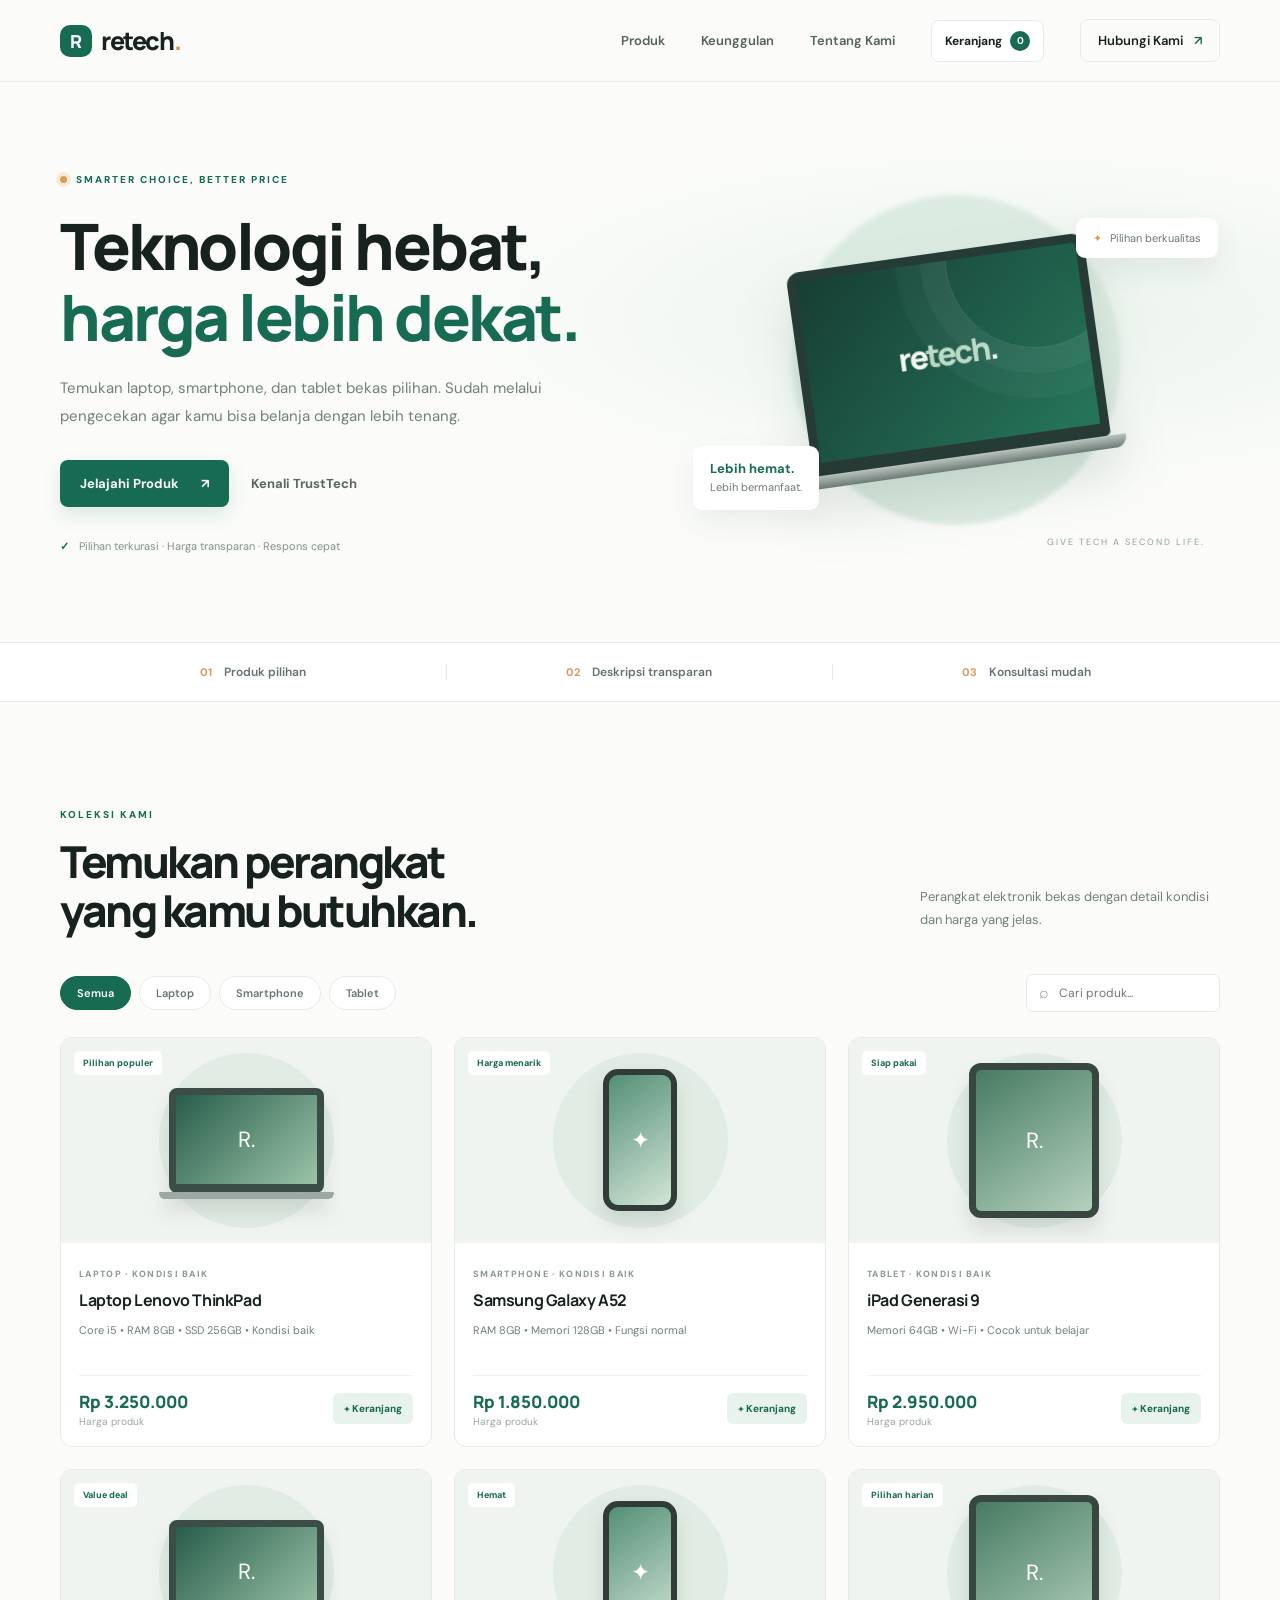
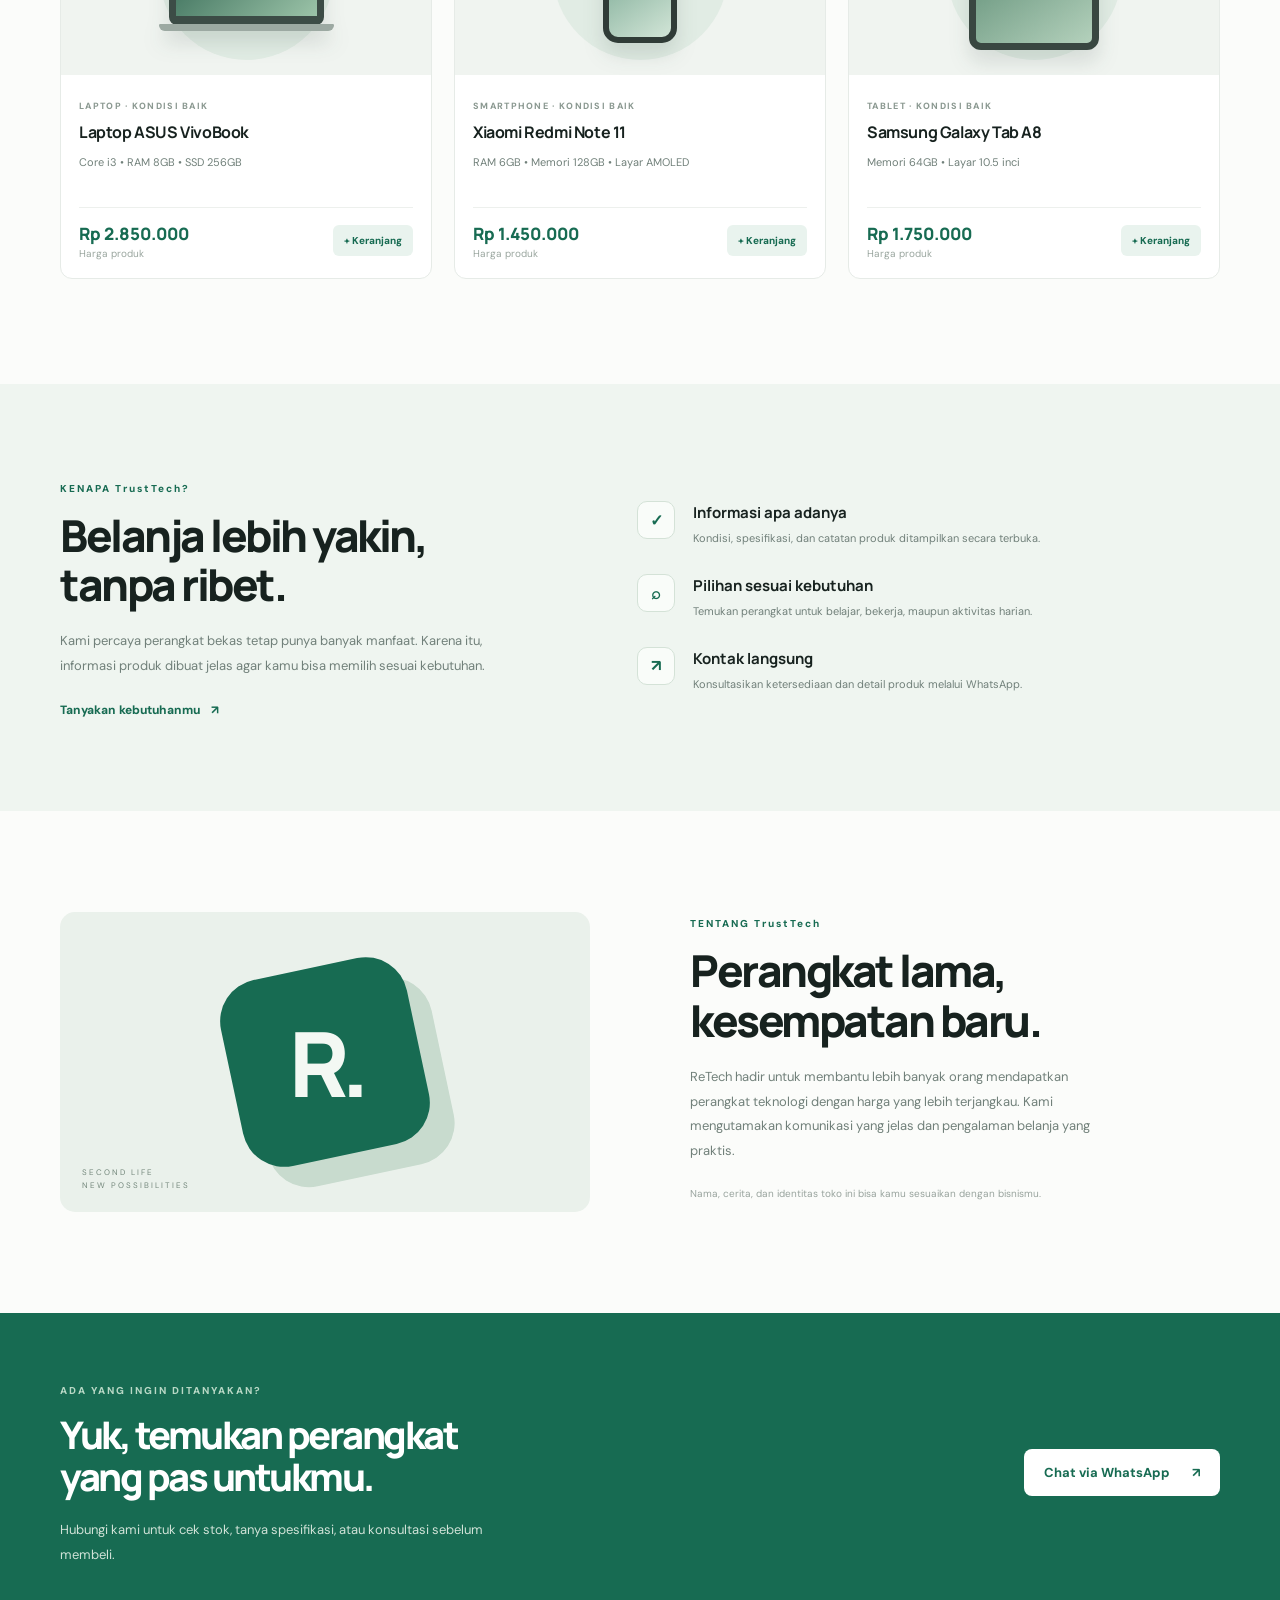
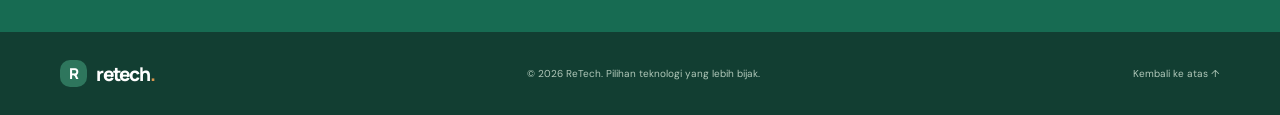
==== commit 58672595: "Rename ReTech to TrustTech in index.html" ====
--- a/index.html
+++ b/index.html
@@ -4,7 +4,7 @@
   <meta charset="UTF-8">
   <meta name="viewport" content="width=device-width, initial-scale=1.0">
   <meta name="description" content="Temukan laptop, smartphone, dan tablet bekas berkualitas dengan harga bersahabat.">
-  <title>ReTech — Elektronik Bekas Berkualitas</title>
+  <title>TrustTech — Elektronik Bekas Berkualitas</title>
   <link rel="preconnect" href="https://fonts.googleapis.com">
   <link rel="preconnect" href="https://fonts.gstatic.com" crossorigin>
   <link href="https://fonts.googleapis.com/css2?family=DM+Sans:wght@400;500;600;700;800&family=Manrope:wght@600;700;800&display=swap" rel="stylesheet">
@@ -49,7 +49,7 @@
           <p>Temukan laptop, smartphone, dan tablet bekas pilihan. Sudah melalui pengecekan agar kamu bisa belanja dengan lebih tenang.</p>
           <div class="hero-actions">
             <a class="btn btn-primary" href="#produk">Jelajahi Produk <span>↗</span></a>
-            <a class="btn btn-quiet" href="#tentang">Kenali ReTech</a>
+            <a class="btn btn-quiet" href="#tentang">Kenali TrustTech</a>
           </div>
           <div class="hero-note"><span class="check">✓</span> Pilihan terkurasi · Harga transparan · Respons cepat</div>
         </div>
@@ -89,12 +89,11 @@
         <label class="search-box"><span>⌕</span><input id="searchInput" type="search" placeholder="Cari produk..."></label>
       </div>
       <div class="product-grid" id="productGrid" aria-live="polite"></div>
-      <p class="catalog-hint">* Produk di atas adalah contoh. Ubah data produk di file <code>script.js</code> sesuai stok tokomu.</p>
     </section>
 
     <section class="feature-section" id="keunggulan">
       <div class="container feature-grid">
-        <div><span class="eyebrow">KENAPA RETECH?</span><h2>Belanja lebih yakin,<br>tanpa ribet.</h2><p>Kami percaya perangkat bekas tetap punya banyak manfaat. Karena itu, informasi produk dibuat jelas agar kamu bisa memilih sesuai kebutuhan.</p><a class="text-link" href="#kontak">Tanyakan kebutuhanmu <span>↗</span></a></div>
+        <div><span class="eyebrow">KENAPA TrustTech?</span><h2>Belanja lebih yakin,<br>tanpa ribet.</h2><p>Kami percaya perangkat bekas tetap punya banyak manfaat. Karena itu, informasi produk dibuat jelas agar kamu bisa memilih sesuai kebutuhan.</p><a class="text-link" href="#kontak">Tanyakan kebutuhanmu <span>↗</span></a></div>
         <div class="feature-list">
           <article><span class="feature-icon">✓</span><div><h3>Informasi apa adanya</h3><p>Kondisi, spesifikasi, dan catatan produk ditampilkan secara terbuka.</p></div></article>
           <article><span class="feature-icon">⌕</span><div><h3>Pilihan sesuai kebutuhan</h3><p>Temukan perangkat untuk belajar, bekerja, maupun aktivitas harian.</p></div></article>
@@ -105,7 +104,7 @@
 
     <section class="about-section container" id="tentang">
       <div class="about-art"><div class="about-shape"><span>R.</span></div><small>SECOND LIFE<br>NEW POSSIBILITIES</small></div>
-      <div class="about-copy"><span class="eyebrow">TENTANG RETECH</span><h2>Perangkat lama,<br>kesempatan baru.</h2><p>ReTech hadir untuk membantu lebih banyak orang mendapatkan perangkat teknologi dengan harga yang lebih terjangkau. Kami mengutamakan komunikasi yang jelas dan pengalaman belanja yang praktis.</p><p class="about-small">Nama, cerita, dan identitas toko ini bisa kamu sesuaikan dengan bisnismu.</p></div>
+      <div class="about-copy"><span class="eyebrow">TENTANG TrustTech</span><h2>Perangkat lama,<br>kesempatan baru.</h2><p>ReTech hadir untuk membantu lebih banyak orang mendapatkan perangkat teknologi dengan harga yang lebih terjangkau. Kami mengutamakan komunikasi yang jelas dan pengalaman belanja yang praktis.</p><p class="about-small">Nama, cerita, dan identitas toko ini bisa kamu sesuaikan dengan bisnismu.</p></div>
     </section>
 
     <section class="contact-section" id="kontak">
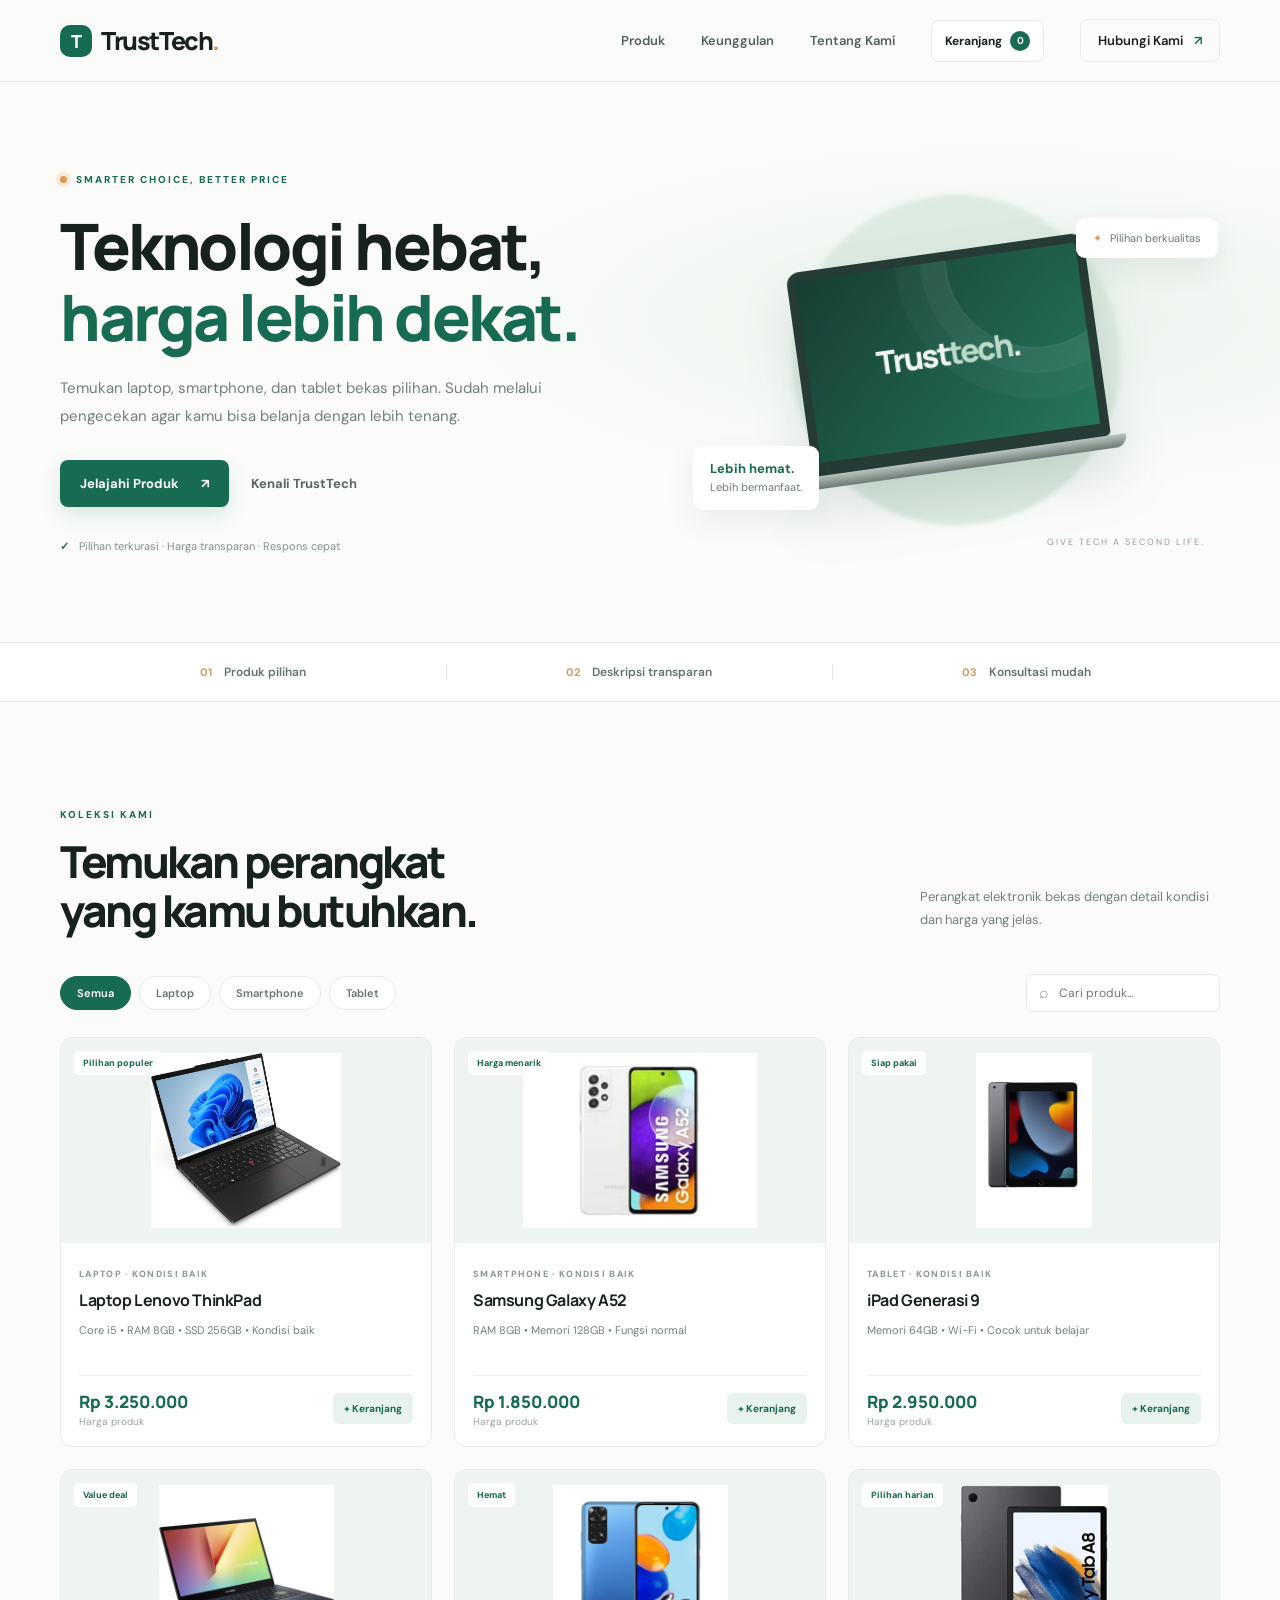
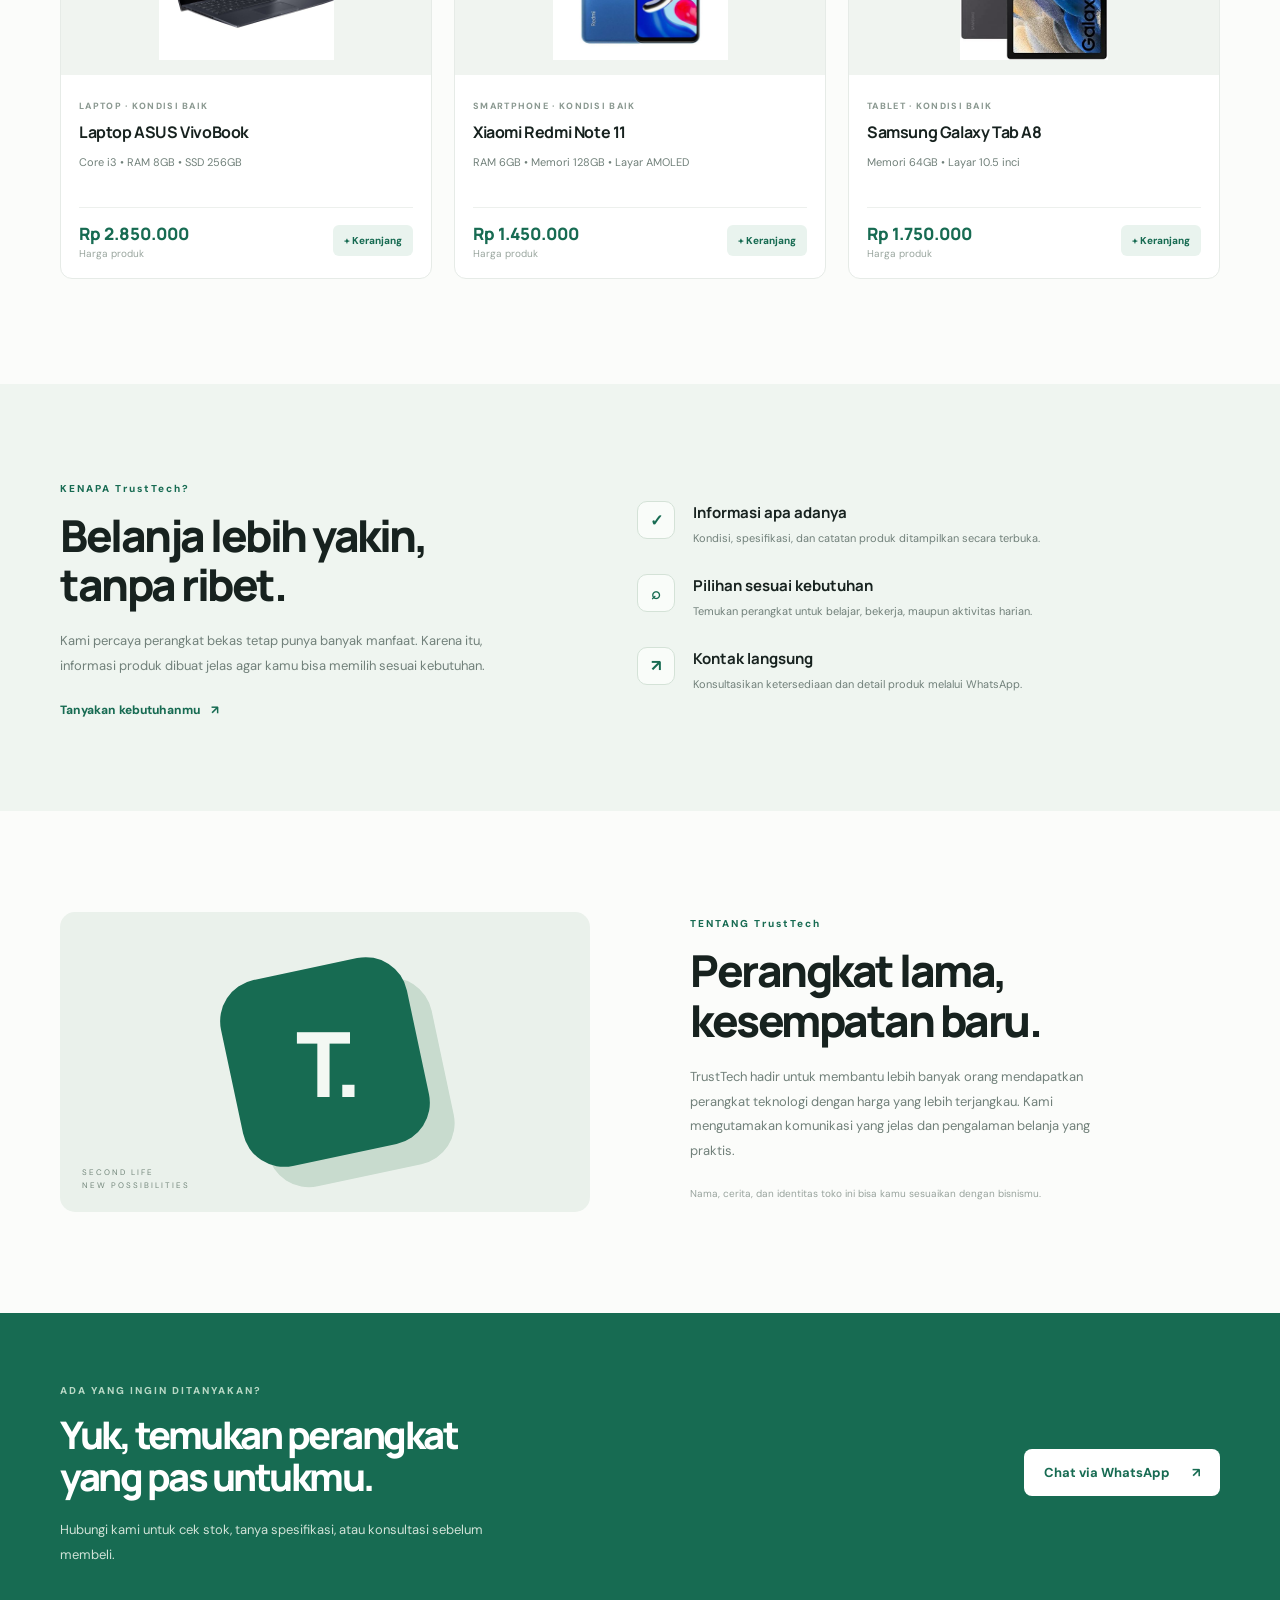
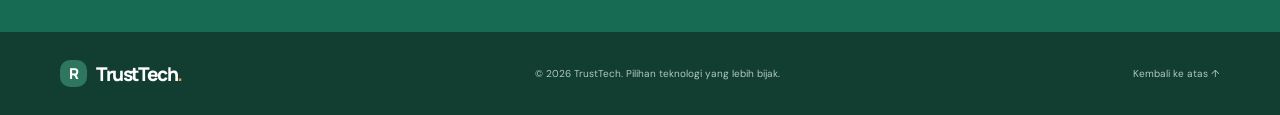
==== commit 7c084e1e: "Update index.html" ====
--- a/index.html
+++ b/index.html
@@ -13,7 +13,7 @@
 <body>
   <header class="site-header">
     <nav class="nav container">
-      <a class="brand" href="#"><span class="brand-mark">R</span> retech<span class="brand-dot">.</span></a>
+      <a class="brand" href="#"><span class="brand-mark">T</span> TrustTech<span class="brand-dot">.</span></a>
       <button class="menu-toggle" id="menuToggle" aria-label="Buka menu" aria-expanded="false">☰</button>
       <div class="nav-links" id="navLinks">
         <a href="#produk">Produk</a>
@@ -56,7 +56,7 @@
         <div class="hero-visual">
           <div class="visual-glow"></div>
           <div class="device-card laptop-card">
-            <div class="laptop-screen"><div class="screen-orb"></div><span>re<span>tech</span>.</span></div>
+            <div class="laptop-screen"><div class="screen-orb"></div><span>Trust<span>tech</span>.</span></div>
             <div class="laptop-base"></div>
           </div>
           <div class="float-tag tag-top"><span>✦</span> Pilihan berkualitas</div>
@@ -103,8 +103,8 @@
     </section>
 
     <section class="about-section container" id="tentang">
-      <div class="about-art"><div class="about-shape"><span>R.</span></div><small>SECOND LIFE<br>NEW POSSIBILITIES</small></div>
-      <div class="about-copy"><span class="eyebrow">TENTANG TrustTech</span><h2>Perangkat lama,<br>kesempatan baru.</h2><p>ReTech hadir untuk membantu lebih banyak orang mendapatkan perangkat teknologi dengan harga yang lebih terjangkau. Kami mengutamakan komunikasi yang jelas dan pengalaman belanja yang praktis.</p><p class="about-small">Nama, cerita, dan identitas toko ini bisa kamu sesuaikan dengan bisnismu.</p></div>
+      <div class="about-art"><div class="about-shape"><span>T.</span></div><small>SECOND LIFE<br>NEW POSSIBILITIES</small></div>
+      <div class="about-copy"><span class="eyebrow">TENTANG TrustTech</span><h2>Perangkat lama,<br>kesempatan baru.</h2><p>TrustTech hadir untuk membantu lebih banyak orang mendapatkan perangkat teknologi dengan harga yang lebih terjangkau. Kami mengutamakan komunikasi yang jelas dan pengalaman belanja yang praktis.</p><p class="about-small">Nama, cerita, dan identitas toko ini bisa kamu sesuaikan dengan bisnismu.</p></div>
     </section>
 
     <section class="contact-section" id="kontak">
@@ -116,7 +116,7 @@
   </main>
 
   <footer class="footer">
-    <div class="container footer-inner"><a class="brand brand-footer" href="#"><span class="brand-mark">R</span> retech<span class="brand-dot">.</span></a><p>© <span id="year"></span> ReTech. Pilihan teknologi yang lebih bijak.</p><a href="#produk">Kembali ke atas ↑</a></div>
+    <div class="container footer-inner"><a class="brand brand-footer" href="#"><span class="brand-mark">R</span> TrustTech<span class="brand-dot">.</span></a><p>© <span id="year"></span> TrustTech. Pilihan teknologi yang lebih bijak.</p><a href="#produk">Kembali ke atas ↑</a></div>
   </footer>
   <script src="script.js"></script>
 </body>
--- a/style.css
+++ b/style.css
@@ -1,7 +1,7 @@
 :root{--ink:#17221f;--muted:#71807a;--green:#176b52;--green-dark:#10513f;--mint:#e9f3ee;--paper:#fbfcfa;--line:#e6ebe7;--orange:#e6a45d}
-*{box-sizing:border-box}html{scroll-behavior:smooth}body{margin:0;background:var(--paper);color:var(--ink);font-family:"DM Sans",sans-serif}a{color:inherit;text-decoration:none}.container{width:min(1160px,calc(100% - 48px));margin:auto}.site-header{height:82px;background:rgba(251,252,250,.92);border-bottom:1px solid rgba(230,235,231,.8);position:sticky;top:0;z-index:20;backdrop-filter:blur(14px)}.nav{height:100%;display:flex;align-items:center;justify-content:space-between}.brand{font-family:Manrope,sans-serif;font-weight:800;font-size:25px;letter-spacing:-1.4px;display:flex;align-items:center;gap:9px}.brand-mark{display:grid;place-items:center;width:32px;height:32px;background:var(--green);color:white;border-radius:10px;font-size:18px;letter-spacing:0}.brand-dot{color:#d8954e;margin-left:-9px}.nav-links{display:flex;align-items:center;gap:36px;font-size:13px;font-weight:600;color:#52615b}.nav-links a:hover{color:var(--green)}.nav-contact{padding:12px 17px;border:1px solid var(--line);border-radius:8px;color:var(--ink)!important}.nav-contact span{color:var(--green);margin-left:8px}.menu-toggle{display:none;border:0;background:none;font-size:24px}.hero{padding:78px 0 82px;background:radial-gradient(ellipse at 78% 42%,#e9f2eb 0,transparent 39%),var(--paper);overflow:hidden}.hero-grid{display:grid;grid-template-columns:1.05fr .95fr;align-items:center;gap:50px;min-height:400px}.eyebrow{font-size:10px;letter-spacing:2px;font-weight:800;color:var(--green);display:inline-flex;align-items:center;gap:9px}.pulse{width:7px;height:7px;border-radius:50%;background:#dc9a54;box-shadow:0 0 0 4px #f8eadb}.hero h1,.section-heading h2,.feature-grid h2,.about-copy h2,.contact-inner h2{font-family:Manrope,sans-serif;font-weight:800;letter-spacing:-2.5px;line-height:1.12}.hero h1{font-size:clamp(42px,5vw,66px);margin:22px 0}.hero h1 span{color:var(--green)}.hero-copy>p{max-width:490px;color:var(--muted);font-size:15px;line-height:1.85}.hero-actions{display:flex;align-items:center;gap:22px;margin-top:30px}.btn{display:inline-flex;align-items:center;gap:22px;padding:15px 20px;border-radius:8px;font-weight:700;font-size:13px;transition:.2s}.btn-primary{background:var(--green);color:white;box-shadow:0 8px 20px #176b5224}.btn-primary:hover{background:var(--green-dark);transform:translateY(-2px)}.btn-quiet{padding-left:0;color:#59675f}.hero-note{font-size:11px;color:#829088;margin-top:32px}.check{color:var(--green);font-weight:900;margin-right:7px}.hero-visual{height:390px;position:relative;display:grid;place-items:center}.visual-glow{position:absolute;width:330px;height:330px;border-radius:50%;background:#dcebe1;filter:blur(2px)}.device-card{position:relative;z-index:1;transform:rotate(-8deg);filter:drop-shadow(0 28px 25px #1c453322)}.laptop-screen{width:300px;height:205px;border:9px solid #263b35;border-bottom-width:13px;border-radius:13px 13px 5px 5px;background:linear-gradient(135deg,#173e34,#26765b);display:grid;place-items:center;position:relative;overflow:hidden;color:#f1f8f2;font-family:Manrope;font-weight:800;font-size:32px;letter-spacing:-2px}.laptop-screen>span span{color:#b9d9c6}.screen-orb{position:absolute;width:180px;height:180px;border:1px solid #ffffff25;border-radius:50%;right:-48px;top:-80px;box-shadow:0 0 0 25px #ffffff0a,0 0 0 50px #ffffff08}.laptop-base{width:330px;height:13px;background:linear-gradient(#b9c4bf,#6d7b75);margin-left:-15px;border-radius:2px 2px 15px 15px}.float-tag{position:absolute;z-index:2;background:white;padding:13px 17px;border-radius:9px;box-shadow:0 12px 30px #1d493015;font-size:11px;color:#6d7973}.tag-top{top:53px;right:2px}.tag-top span{color:#dc9a54;margin-right:5px}.tag-bottom{bottom:45px;left:0;line-height:1.6}.tag-bottom strong{color:var(--green);font-size:13px}.visual-caption{position:absolute;bottom:7px;right:15px;font-size:9px;letter-spacing:2px;color:#91a29a}.trust-strip{border-top:1px solid var(--line);border-bottom:1px solid var(--line);background:white}.trust-items{display:grid;grid-template-columns:repeat(3,1fr);padding:21px 0}.trust-items>div{display:flex;align-items:center;justify-content:center;gap:12px;border-right:1px solid var(--line)}.trust-items>div:last-child{border:0}.trust-items strong{font-size:11px;color:#d39a5b}.trust-items span{font-size:12px;color:#64726b;font-weight:600}.section{padding-top:100px;padding-bottom:105px}.section-heading{display:flex;justify-content:space-between;align-items:end;margin-bottom:38px}.section-heading h2,.feature-grid h2,.about-copy h2,.contact-inner h2{font-size:clamp(32px,4vw,44px);margin:14px 0 0}.section-heading>p{max-width:300px;color:var(--muted);font-size:13px;line-height:1.8;margin-bottom:4px}.catalog-tools{display:flex;justify-content:space-between;align-items:center;gap:20px;margin-bottom:25px}.filters{display:flex;gap:8px;flex-wrap:wrap}.filter{border:1px solid var(--line);background:white;border-radius:30px;padding:9px 16px;font:600 11px "DM Sans";color:#68766f;cursor:pointer}.filter.active,.filter:hover{background:var(--green);border-color:var(--green);color:white}.search-box{height:38px;border:1px solid var(--line);border-radius:7px;background:white;display:flex;align-items:center;gap:8px;padding:0 12px;color:#8b9991}.search-box input{border:0;outline:0;font:12px "DM Sans";width:150px;color:var(--ink)}.product-grid{display:grid;grid-template-columns:repeat(3,1fr);gap:22px}.product-card{background:white;border:1px solid var(--line);border-radius:12px;overflow:hidden;transition:.25s}.product-card:hover{transform:translateY(-5px);box-shadow:0 16px 35px #193b2810}.product-art{height:205px;background:#f0f4f0;display:grid;place-items:center;position:relative;overflow:hidden}.product-art:before{content:"";position:absolute;width:175px;height:175px;border-radius:50%;background:#e1ece4}.product-art .device{position:relative;z-index:1;filter:drop-shadow(0 12px 10px #203b3020)}.device-laptop{width:155px;height:105px;border:7px solid #3c4c46;border-bottom-width:9px;border-radius:8px;background:linear-gradient(135deg,#285e4b,#9bc3a8);display:grid;place-items:center;color:white;font-size:22px}.device-laptop:after{content:"";position:absolute;width:175px;height:7px;background:#9ca9a2;bottom:-15px;left:-17px;border-radius:2px 2px 9px 9px}.device-phone{width:74px;height:142px;border:6px solid #303c37;border-radius:15px;background:linear-gradient(145deg,#548f76,#d2e5d7);display:grid;place-items:center;color:white;font-size:23px}.device-tablet{width:130px;height:155px;border:7px solid #394741;border-radius:12px;background:linear-gradient(145deg,#477b62,#b4d1bc);display:grid;place-items:center;color:white;font-size:22px}.product-badge{position:absolute;top:13px;left:13px;z-index:2;background:white;border-radius:5px;padding:6px 9px;font-size:9px;font-weight:800;color:var(--green)}.product-info{padding:18px}.product-category{font-size:9px;color:#8b9991;font-weight:800;letter-spacing:1.3px;text-transform:uppercase}.product-info h3{font-family:Manrope;font-size:16px;margin:7px 0 6px;letter-spacing:-.4px}.product-description{font-size:11px;line-height:1.6;color:var(--muted);min-height:36px}.product-bottom{display:flex;align-items:center;justify-content:space-between;margin-top:17px;padding-top:14px;border-top:1px solid #edf0ed}.price{font-family:Manrope;font-size:17px;font-weight:800;color:var(--green)}.price small{display:block;font:10px "DM Sans";color:#9aa69f;margin-top:2px}.buy-link{background:var(--mint);color:var(--green);border-radius:6px;padding:9px 11px;font-size:10px;font-weight:800}.buy-link:hover{background:var(--green);color:white}.catalog-hint{font-size:10px;color:#98a39d;margin-top:22px}.catalog-hint code{background:#eef2ee;padding:3px 5px;border-radius:4px}.empty-state{grid-column:1/-1;text-align:center;padding:45px;color:var(--muted);font-size:13px}.feature-section{background:#eff5f0;padding:92px 0}.feature-grid{display:grid;grid-template-columns:.9fr 1.1fr;gap:100px;align-items:center}.feature-grid>div:first-child>p,.about-copy>p,.contact-inner p{font-size:13px;line-height:1.9;color:var(--muted);max-width:430px;margin:20px 0}.text-link{font-size:12px;color:var(--green);font-weight:800}.text-link span{margin-left:8px}.feature-list{display:grid;gap:26px}.feature-list article{display:flex;gap:18px;align-items:flex-start}.feature-icon{width:38px;height:38px;flex:0 0 38px;border:1px solid #d4e2d7;background:#f9fcf9;border-radius:10px;display:grid;place-items:center;color:var(--green);font-weight:800}.feature-list h3{font-family:Manrope;font-size:15px;margin:1px 0 6px}.feature-list p{font-size:11px;line-height:1.7;color:var(--muted);margin:0}.about-section{display:grid;grid-template-columns:1fr 1fr;gap:100px;align-items:center;padding-top:100px;padding-bottom:100px}.about-art{height:300px;background:#eaf1eb;border-radius:15px;display:grid;place-items:center;position:relative;overflow:hidden}.about-shape{width:190px;height:190px;border-radius:42px;background:var(--green);transform:rotate(-12deg);display:grid;place-items:center;box-shadow:20px 25px 0 #c8dbce}.about-shape span{font-family:Manrope;font-size:90px;font-weight:800;color:#f3f8f3;transform:rotate(12deg);letter-spacing:-8px}.about-art small{position:absolute;bottom:20px;left:22px;font-size:8px;line-height:1.6;letter-spacing:2px;color:#74887c}.about-copy>p{margin-bottom:10px}.about-copy .about-small{font-size:10px;color:#98a39d}.contact-section{background:var(--green);color:white;padding:65px 0}.contact-inner{display:flex;justify-content:space-between;align-items:center;gap:30px}.contact-inner .eyebrow{color:#b8d8c5}.contact-inner h2{font-size:38px}.contact-inner p{color:#d0e2d7;margin-bottom:0}.btn-light{background:white;color:var(--green);white-space:nowrap}.btn-light:hover{background:#e8f2eb;transform:translateY(-2px)}.footer{background:#123e32;color:#c4d7cb;padding:25px 0}.footer-inner{display:flex;align-items:center;justify-content:space-between;gap:20px}.brand-footer{color:white;font-size:19px}.brand-footer .brand-mark{background:#2e765d;width:27px;height:27px;font-size:15px}.footer p,.footer-inner>a:last-child{font-size:10px;color:#b1c8ba}.footer-inner>a:last-child:hover{color:white}
+*{box-sizing:border-box}html{scroll-behavior:smooth}body{margin:0;background:var(--paper);color:var(--ink);font-family:"DM Sans",sans-serif}a{color:inherit;text-decoration:none}.container{width:min(1160px,calc(100% - 48px));margin:auto}.site-header{height:82px;background:rgba(251,252,250,.92);border-bottom:1px solid rgba(230,235,231,.8);position:sticky;top:0;z-index:20;backdrop-filter:blur(14px)}.nav{height:100%;display:flex;align-items:center;justify-content:space-between}.brand{font-family:Manrope,sans-serif;font-weight:800;font-size:25px;letter-spacing:-1.4px;display:flex;align-items:center;gap:9px}.brand-mark{display:grid;place-items:center;width:32px;height:32px;background:var(--green);color:white;border-radius:10px;font-size:18px;letter-spacing:0}.brand-dot{color:#d8954e;margin-left:-9px}.nav-links{display:flex;align-items:center;gap:36px;font-size:13px;font-weight:600;color:#52615b}.nav-links a:hover{color:var(--green)}.nav-contact{padding:12px 17px;border:1px solid var(--line);border-radius:8px;color:var(--ink)!important}.nav-contact span{color:var(--green);margin-left:8px}.menu-toggle{display:none;border:0;background:none;font-size:24px}.hero{padding:78px 0 82px;background:radial-gradient(ellipse at 78% 42%,#e9f2eb 0,transparent 39%),var(--paper);overflow:hidden}.hero-grid{display:grid;grid-template-columns:1.05fr .95fr;align-items:center;gap:50px;min-height:400px}.eyebrow{font-size:10px;letter-spacing:2px;font-weight:800;color:var(--green);display:inline-flex;align-items:center;gap:9px}.pulse{width:7px;height:7px;border-radius:50%;background:#dc9a54;box-shadow:0 0 0 4px #f8eadb}.hero h1,.section-heading h2,.feature-grid h2,.about-copy h2,.contact-inner h2{font-family:Manrope,sans-serif;font-weight:800;letter-spacing:-2.5px;line-height:1.12}.hero h1{font-size:clamp(42px,5vw,66px);margin:22px 0}.hero h1 span{color:var(--green)}.hero-copy>p{max-width:490px;color:var(--muted);font-size:15px;line-height:1.85}.hero-actions{display:flex;align-items:center;gap:22px;margin-top:30px}.btn{display:inline-flex;align-items:center;gap:22px;padding:15px 20px;border-radius:8px;font-weight:700;font-size:13px;transition:.2s}.btn-primary{background:var(--green);color:white;box-shadow:0 8px 20px #176b5224}.btn-primary:hover{background:var(--green-dark);transform:translateY(-2px)}.btn-quiet{padding-left:0;color:#59675f}.hero-note{font-size:11px;color:#829088;margin-top:32px}.check{color:var(--green);font-weight:900;margin-right:7px}.hero-visual{height:390px;position:relative;display:grid;place-items:center}.visual-glow{position:absolute;width:330px;height:330px;border-radius:50%;background:#dcebe1;filter:blur(2px)}.device-card{position:relative;z-index:1;transform:rotate(-8deg);filter:drop-shadow(0 28px 25px #1c453322)}.laptop-screen{width:300px;height:205px;border:9px solid #263b35;border-bottom-width:13px;border-radius:13px 13px 5px 5px;background:linear-gradient(135deg,#173e34,#26765b);display:grid;place-items:center;position:relative;overflow:hidden;color:#f1f8f2;font-family:Manrope;font-weight:800;font-size:32px;letter-spacing:-2px}.laptop-screen>span span{color:#b9d9c6}.screen-orb{position:absolute;width:180px;height:180px;border:1px solid #ffffff25;border-radius:50%;right:-48px;top:-80px;box-shadow:0 0 0 25px #ffffff0a,0 0 0 50px #ffffff08}.laptop-base{width:330px;height:13px;background:linear-gradient(#b9c4bf,#6d7b75);margin-left:-15px;border-radius:2px 2px 15px 15px}.float-tag{position:absolute;z-index:2;background:white;padding:13px 17px;border-radius:9px;box-shadow:0 12px 30px #1d493015;font-size:11px;color:#6d7973}.tag-top{top:53px;right:2px}.tag-top span{color:#dc9a54;margin-right:5px}.tag-bottom{bottom:45px;left:0;line-height:1.6}.tag-bottom strong{color:var(--green);font-size:13px}.visual-caption{position:absolute;bottom:7px;right:15px;font-size:9px;letter-spacing:2px;color:#91a29a}.trust-strip{border-top:1px solid var(--line);border-bottom:1px solid var(--line);background:white}.trust-items{display:grid;grid-template-columns:repeat(3,1fr);padding:21px 0}.trust-items>div{display:flex;align-items:center;justify-content:center;gap:12px;border-right:1px solid var(--line)}.trust-items>div:last-child{border:0}.trust-items strong{font-size:11px;color:#d39a5b}.trust-items span{font-size:12px;color:#64726b;font-weight:600}.section{padding-top:100px;padding-bottom:105px}.section-heading{display:flex;justify-content:space-between;align-items:end;margin-bottom:38px}.section-heading h2,.feature-grid h2,.about-copy h2,.contact-inner h2{font-size:clamp(32px,4vw,44px);margin:14px 0 0}.section-heading>p{max-width:300px;color:var(--muted);font-size:13px;line-height:1.8;margin-bottom:4px}.catalog-tools{display:flex;justify-content:space-between;align-items:center;gap:20px;margin-bottom:25px}.filters{display:flex;gap:8px;flex-wrap:wrap}.filter{border:1px solid var(--line);background:white;border-radius:30px;padding:9px 16px;font:600 11px "DM Sans";color:#68766f;cursor:pointer}.filter.active,.filter:hover{background:var(--green);border-color:var(--green);color:white}.search-box{height:38px;border:1px solid var(--line);border-radius:7px;background:white;display:flex;align-items:center;gap:8px;padding:0 12px;color:#8b9991}.search-box input{border:0;outline:0;font:12px "DM Sans";width:150px;color:var(--ink)}.product-grid{display:grid;grid-template-columns:repeat(3,1fr);gap:22px}.product-card{background:white;border:1px solid var(--line);border-radius:12px;overflow:hidden;transition:.25s}.product-card:hover{transform:translateY(-5px);box-shadow:0 16px 35px #193b2810}.product-art{height:205px;background:#f0f4f0;display:grid;place-items:center;position:relative;overflow:hidden}.product-art .device{position:relative;z-index:1;filter:drop-shadow(0 12px 10px #203b3020)}.device-laptop{width:155px;height:105px;border:7px solid #3c4c46;border-bottom-width:9px;border-radius:8px;background:linear-gradient(135deg,#285e4b,#9bc3a8);display:grid;place-items:center;color:white;font-size:22px}.device-laptop:after{content:"";position:absolute;width:175px;height:7px;background:#9ca9a2;bottom:-15px;left:-17px;border-radius:2px 2px 9px 9px}.device-phone{width:74px;height:142px;border:6px solid #303c37;border-radius:15px;background:linear-gradient(145deg,#548f76,#d2e5d7);display:grid;place-items:center;color:white;font-size:23px}.device-tablet{width:130px;height:155px;border:7px solid #394741;border-radius:12px;background:linear-gradient(145deg,#477b62,#b4d1bc);display:grid;place-items:center;color:white;font-size:22px}.product-badge{position:absolute;top:13px;left:13px;z-index:2;background:white;border-radius:5px;padding:6px 9px;font-size:9px;font-weight:800;color:var(--green)}.product-info{padding:18px}.product-category{font-size:9px;color:#8b9991;font-weight:800;letter-spacing:1.3px;text-transform:uppercase}.product-info h3{font-family:Manrope;font-size:16px;margin:7px 0 6px;letter-spacing:-.4px}.product-description{font-size:11px;line-height:1.6;color:var(--muted);min-height:36px}.product-bottom{display:flex;align-items:center;justify-content:space-between;margin-top:17px;padding-top:14px;border-top:1px solid #edf0ed}.price{font-family:Manrope;font-size:17px;font-weight:800;color:var(--green)}.price small{display:block;font:10px "DM Sans";color:#9aa69f;margin-top:2px}.buy-link{background:var(--mint);color:var(--green);border-radius:6px;padding:9px 11px;font-size:10px;font-weight:800}.buy-link:hover{background:var(--green);color:white}.catalog-hint{font-size:10px;color:#98a39d;margin-top:22px}.catalog-hint code{background:#eef2ee;padding:3px 5px;border-radius:4px}.empty-state{grid-column:1/-1;text-align:center;padding:45px;color:var(--muted);font-size:13px}.feature-section{background:#eff5f0;padding:92px 0}.feature-grid{display:grid;grid-template-columns:.9fr 1.1fr;gap:100px;align-items:center}.feature-grid>div:first-child>p,.about-copy>p,.contact-inner p{font-size:13px;line-height:1.9;color:var(--muted);max-width:430px;margin:20px 0}.text-link{font-size:12px;color:var(--green);font-weight:800}.text-link span{margin-left:8px}.feature-list{display:grid;gap:26px}.feature-list article{display:flex;gap:18px;align-items:flex-start}.feature-icon{width:38px;height:38px;flex:0 0 38px;border:1px solid #d4e2d7;background:#f9fcf9;border-radius:10px;display:grid;place-items:center;color:var(--green);font-weight:800}.feature-list h3{font-family:Manrope;font-size:15px;margin:1px 0 6px}.feature-list p{font-size:11px;line-height:1.7;color:var(--muted);margin:0}.about-section{display:grid;grid-template-columns:1fr 1fr;gap:100px;align-items:center;padding-top:100px;padding-bottom:100px}.about-art{height:300px;background:#eaf1eb;border-radius:15px;display:grid;place-items:center;position:relative;overflow:hidden}.about-shape{width:190px;height:190px;border-radius:42px;background:var(--green);transform:rotate(-12deg);display:grid;place-items:center;box-shadow:20px 25px 0 #c8dbce}.about-shape span{font-family:Manrope;font-size:90px;font-weight:800;color:#f3f8f3;transform:rotate(12deg);letter-spacing:-8px}.about-art small{position:absolute;bottom:20px;left:22px;font-size:8px;line-height:1.6;letter-spacing:2px;color:#74887c}.about-copy>p{margin-bottom:10px}.about-copy .about-small{font-size:10px;color:#98a39d}.contact-section{background:var(--green);color:white;padding:65px 0}.contact-inner{display:flex;justify-content:space-between;align-items:center;gap:30px}.contact-inner .eyebrow{color:#b8d8c5}.contact-inner h2{font-size:38px}.contact-inner p{color:#d0e2d7;margin-bottom:0}.btn-light{background:white;color:var(--green);white-space:nowrap}.btn-light:hover{background:#e8f2eb;transform:translateY(-2px)}.footer{background:#123e32;color:#c4d7cb;padding:25px 0}.footer-inner{display:flex;align-items:center;justify-content:space-between;gap:20px}.brand-footer{color:white;font-size:19px}.brand-footer .brand-mark{background:#2e765d;width:27px;height:27px;font-size:15px}.footer p,.footer-inner>a:last-child{font-size:10px;color:#b1c8ba}.footer-inner>a:last-child:hover{color:white}
 @media(max-width:800px){.nav-links{gap:18px}.hero-grid{gap:15px}.hero-visual{transform:scale(.85)}.feature-grid,.about-section{gap:45px}.product-grid{grid-template-columns:repeat(2,1fr)}}
-@media(max-width:620px){.container{width:min(100% - 34px,480px)}.site-header{height:68px}.menu-toggle{display:block;color:var(--ink)}.nav-links{display:none;position:absolute;top:68px;left:0;right:0;background:white;padding:20px 24px 24px;border-bottom:1px solid var(--line);flex-direction:column;align-items:stretch;gap:18px}.nav-links.open{display:flex}.nav-contact{text-align:center}.hero{padding:55px 0 45px}.hero-grid{grid-template-columns:1fr;gap:0}.hero h1{font-size:46px}.hero-copy>p{font-size:13px}.hero-visual{height:300px;transform:scale(.82);margin-top:-5px}.trust-items{padding:17px 0}.trust-items>div{gap:6px;flex-direction:column;text-align:center}.trust-items span{font-size:9px}.section{padding-top:70px;padding-bottom:75px}.section-heading{display:block}.section-heading>p{margin-top:15px}.catalog-tools{align-items:stretch;flex-direction:column}.search-box{width:100%}.search-box input{width:100%}.product-grid{grid-template-columns:1fr 1fr;gap:11px}.product-art{height:145px}.product-art:before{width:120px;height:120px}.device-laptop{transform:scale(.75)}.device-phone{transform:scale(.78)}.device-tablet{transform:scale(.78)}.product-info{padding:12px}.product-info h3{font-size:13px}.product-description{font-size:10px;min-height:48px}.price{font-size:14px}.buy-link{font-size:9px;padding:8px}.feature-section{padding:70px 0}.feature-grid,.about-section{grid-template-columns:1fr;gap:35px}.feature-grid h2,.about-copy h2,.section-heading h2{font-size:35px}.about-section{padding-top:70px;padding-bottom:70px}.about-art{height:240px}.contact-section{padding:50px 0}.contact-inner{align-items:flex-start;flex-direction:column}.contact-inner h2{font-size:33px}.footer-inner{flex-wrap:wrap}.footer-inner p{order:3;width:100%;margin:0}.footer-inner>a:last-child{margin-left:auto}}
+@media(max-width:620px){.container{width:min(100% - 34px,480px)}.site-header{height:68px}.menu-toggle{display:block;color:var(--ink)}.nav-links{display:none;position:absolute;top:68px;left:0;right:0;background:white;padding:20px 24px 24px;border-bottom:1px solid var(--line);flex-direction:column;align-items:stretch;gap:18px}.nav-links.open{display:flex}.nav-contact{text-align:center}.hero{padding:55px 0 45px}.hero-grid{grid-template-columns:1fr;gap:0}.hero h1{font-size:46px}.hero-copy>p{font-size:13px}.hero-visual{height:300px;transform:scale(.82);margin-top:-5px}.trust-items{padding:17px 0}.trust-items>div{gap:6px;flex-direction:column;text-align:center}.trust-items span{font-size:9px}.section{padding-top:70px;padding-bottom:75px}.section-heading{display:block}.section-heading>p{margin-top:15px}.catalog-tools{align-items:stretch;flex-direction:column}.search-box{width:100%}.search-box input{width:100%}.product-grid{grid-template-columns:1fr 1fr;gap:11px}.product-art{height:145px}.device-phone{transform:scale(.78)}.device-tablet{transform:scale(.78)}.product-info{padding:12px}.product-info h3{font-size:13px}.product-description{font-size:10px;min-height:48px}.price{font-size:14px}.buy-link{font-size:9px;padding:8px}.feature-section{padding:70px 0}.feature-grid,.about-section{grid-template-columns:1fr;gap:35px}.feature-grid h2,.about-copy h2,.section-heading h2{font-size:35px}.about-section{padding-top:70px;padding-bottom:70px}.about-art{height:240px}.contact-section{padding:50px 0}.contact-inner{align-items:flex-start;flex-direction:column}.contact-inner h2{font-size:33px}.footer-inner{flex-wrap:wrap}.footer-inner p{order:3;width:100%;margin:0}.footer-inner>a:last-child{margin-left:auto}}
 @media(max-width:370px){.product-grid{grid-template-columns:1fr}.product-art{height:185px}}
 
 
@@ -27,3 +27,40 @@
 .cart-footer{border-top:1px solid var(--line);padding-top:18px}.cart-total{display:flex;justify-content:space-between;align-items:center}.cart-total span{font-size:12px;color:var(--muted)}.cart-total strong{font:800 20px Manrope;color:var(--green)}.cart-footer p{font-size:10px;line-height:1.6;color:#87948d}.checkout-btn{width:100%;justify-content:space-between;border:0;cursor:pointer}.checkout-btn:disabled{opacity:.4;cursor:not-allowed}
 body.cart-open{overflow:hidden}
 @media(max-width:620px){.cart-trigger{width:100%;padding:12px}.cart-panel{padding:21px}.cart-line-total{font-size:9px}}
+.product-art {
+  position: relative;
+  overflow: hidden;
+}
+
+.product-image {
+  width: 100%;
+  height: 100%;
+  object-fit: contain;
+  padding: 15px;
+  box-sizing: border-box;
+  display: block;
+}
+
+.product-badge {
+  position: absolute;
+  z-index: 2;
+}
+.product-art {
+  height: 205px;
+  background: #f0f4f0;
+  display: flex;
+  align-items: center;
+  justify-content: center;
+  position: relative;
+  overflow: hidden;
+}
+.product-image {
+  max-width: 100%;
+  max-height: 100%;
+  width: auto;
+  height: auto;
+  object-fit: contain;
+  padding: 15px;
+  box-sizing: border-box;
+  display: block;
+}
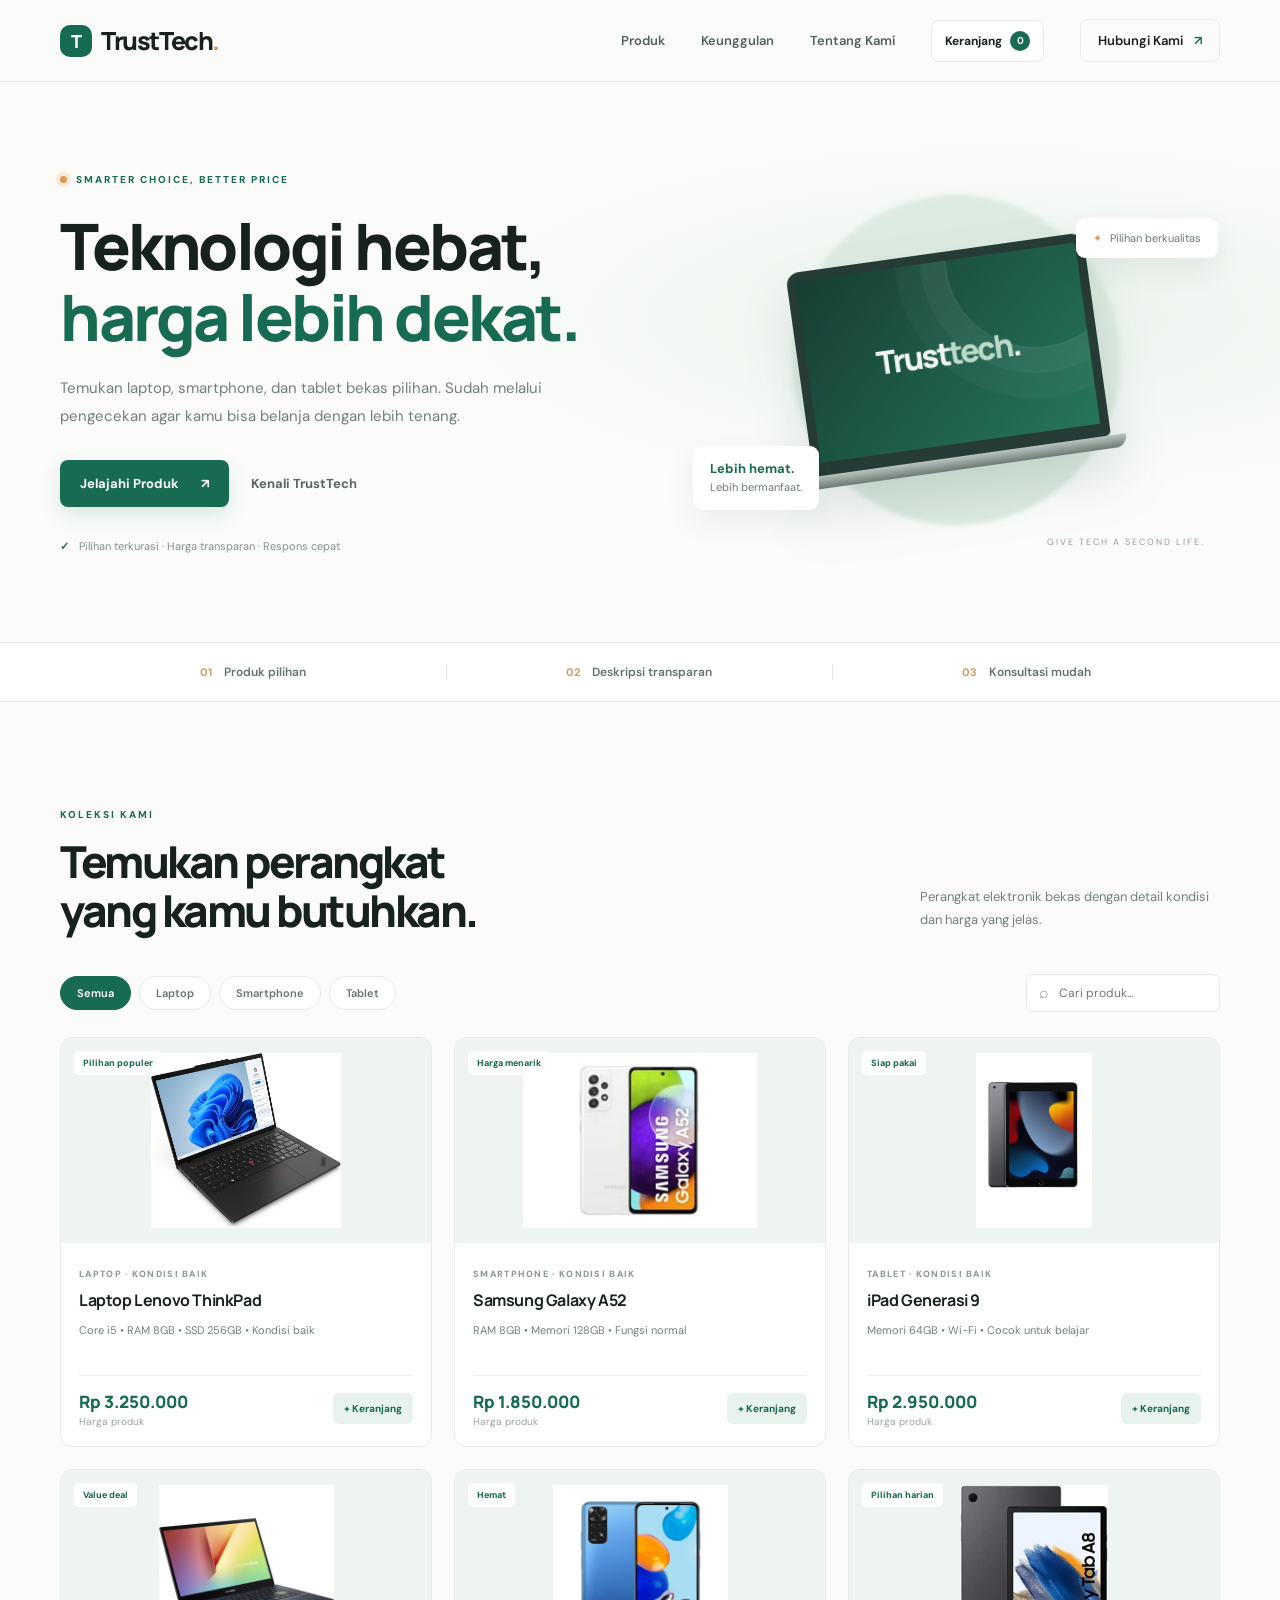
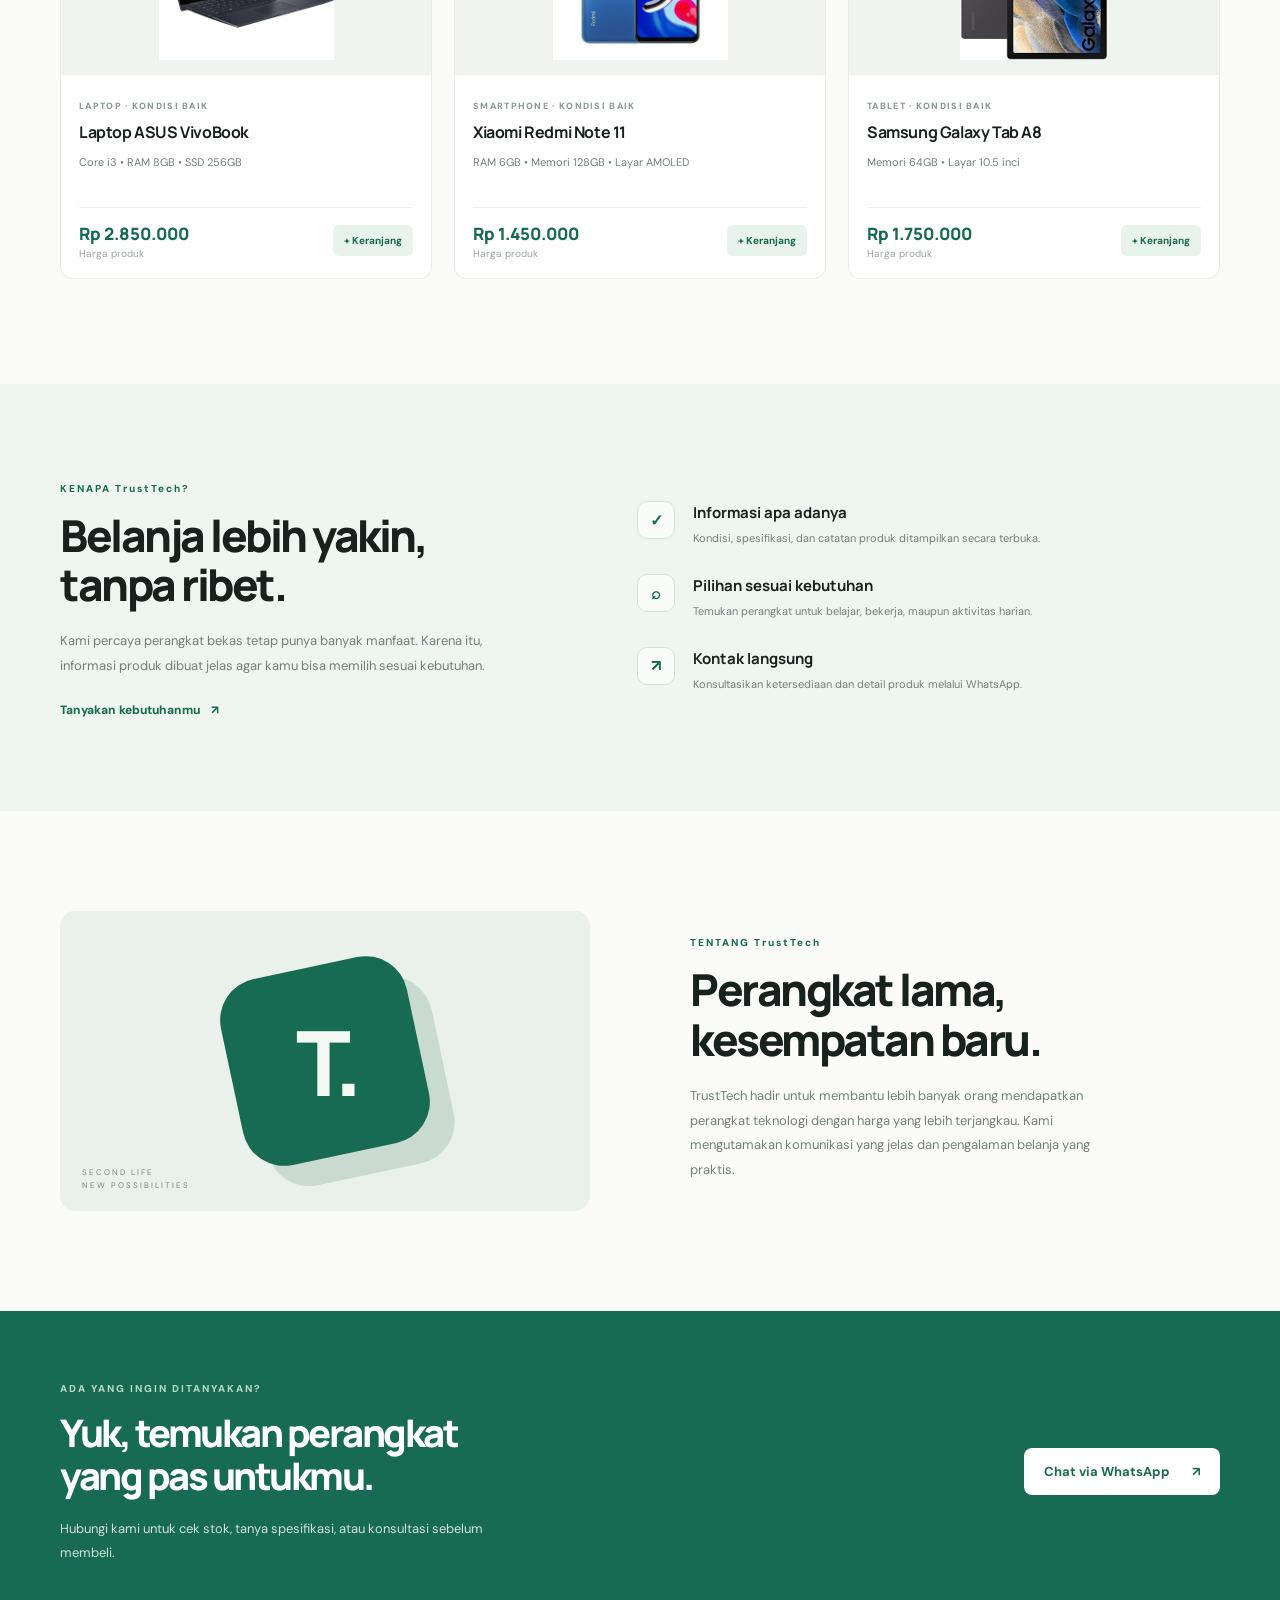
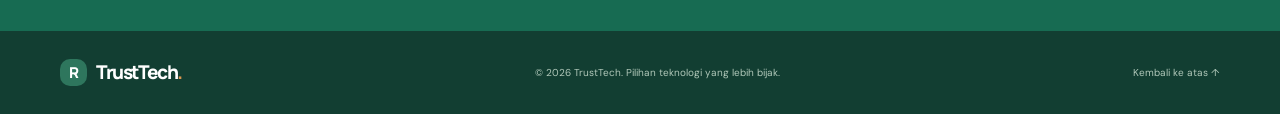
==== commit 4df7a01c: "Fix duplicate about-copy div in index.html" ====
--- a/index.html
+++ b/index.html
@@ -104,7 +104,7 @@
 
     <section class="about-section container" id="tentang">
       <div class="about-art"><div class="about-shape"><span>T.</span></div><small>SECOND LIFE<br>NEW POSSIBILITIES</small></div>
-      <div class="about-copy"><span class="eyebrow">TENTANG TrustTech</span><h2>Perangkat lama,<br>kesempatan baru.</h2><p>TrustTech hadir untuk membantu lebih banyak orang mendapatkan perangkat teknologi dengan harga yang lebih terjangkau. Kami mengutamakan komunikasi yang jelas dan pengalaman belanja yang praktis.</p><p class="about-small">Nama, cerita, dan identitas toko ini bisa kamu sesuaikan dengan bisnismu.</p></div>
+      <div class="about-copy"><span class="eyebrow">TENTANG TrustTech</span><h2>Perangkat lama,<br>kesempatan baru.</h2><p>TrustTech hadir untuk membantu lebih banyak orang mendapatkan perangkat teknologi dengan harga yang lebih terjangkau. Kami mengutamakan komunikasi yang jelas dan pengalaman belanja yang praktis.</p></div>
     </section>
 
     <section class="contact-section" id="kontak">
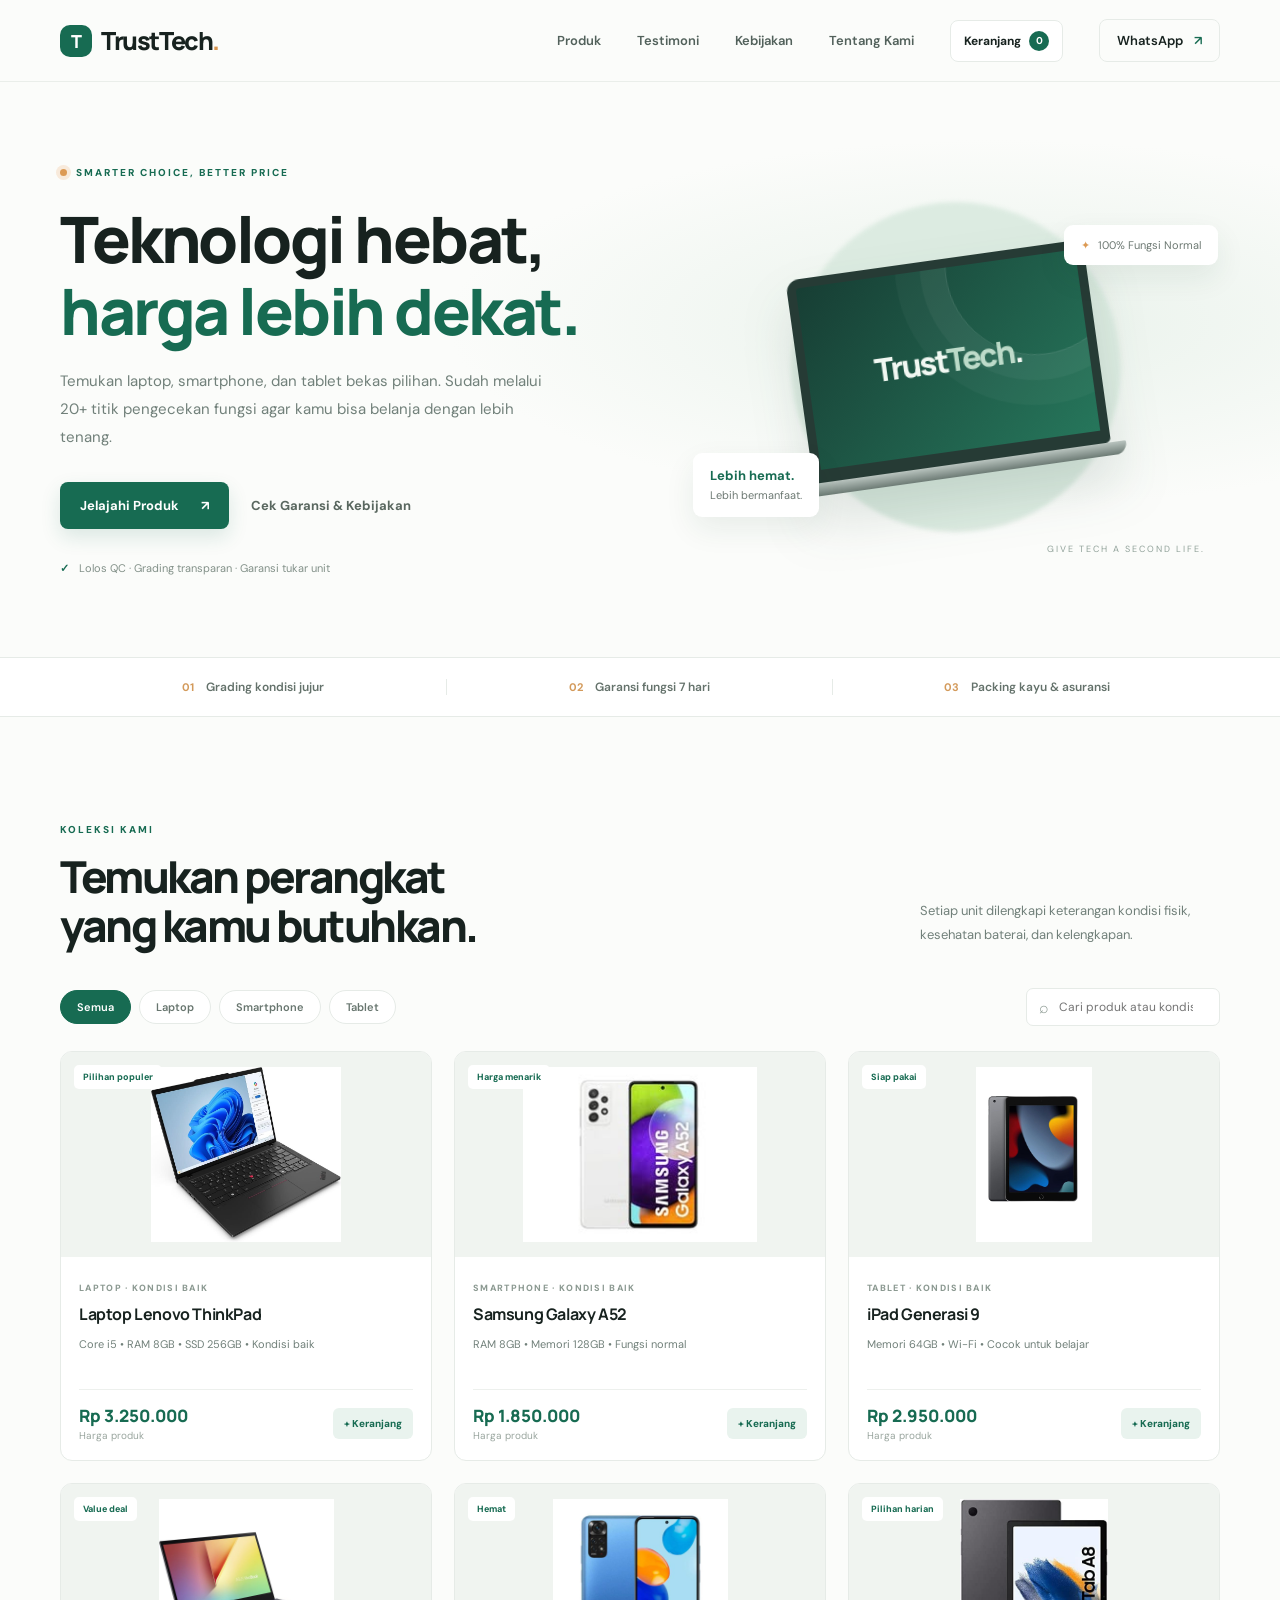
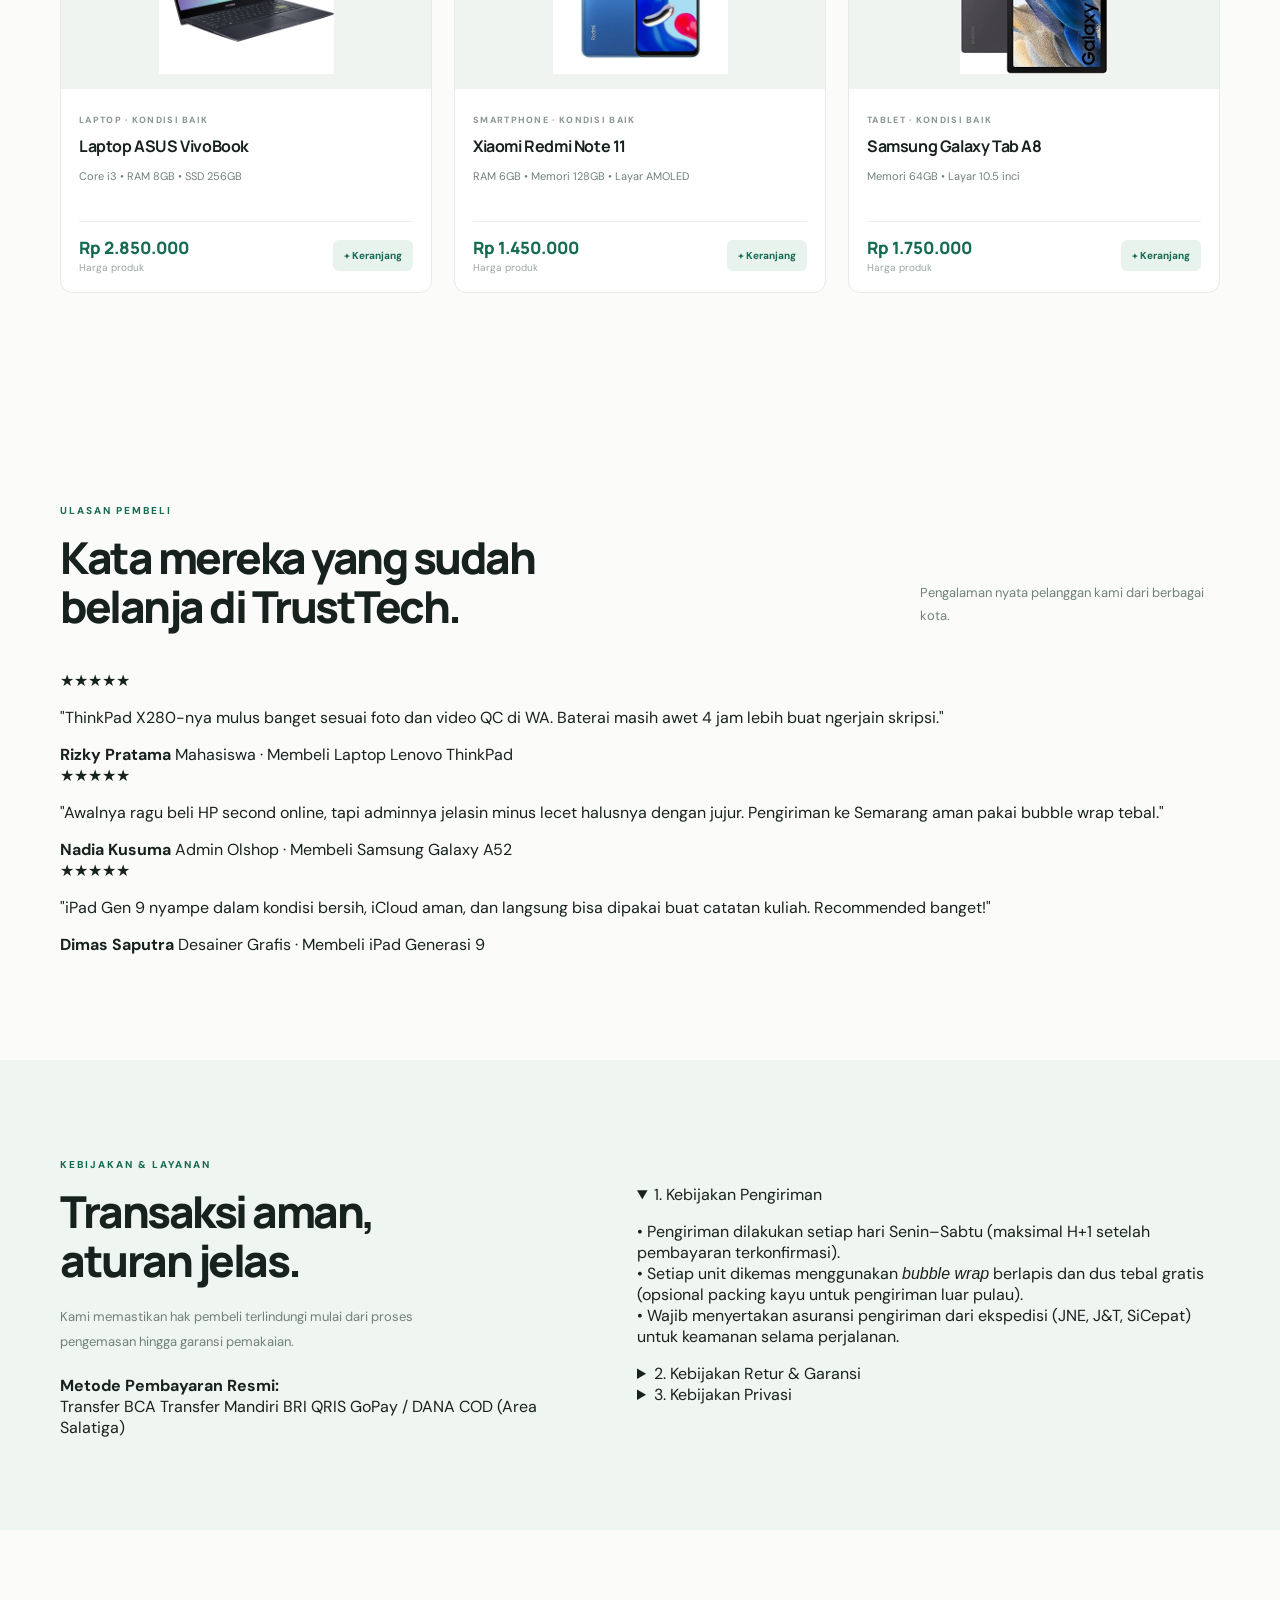
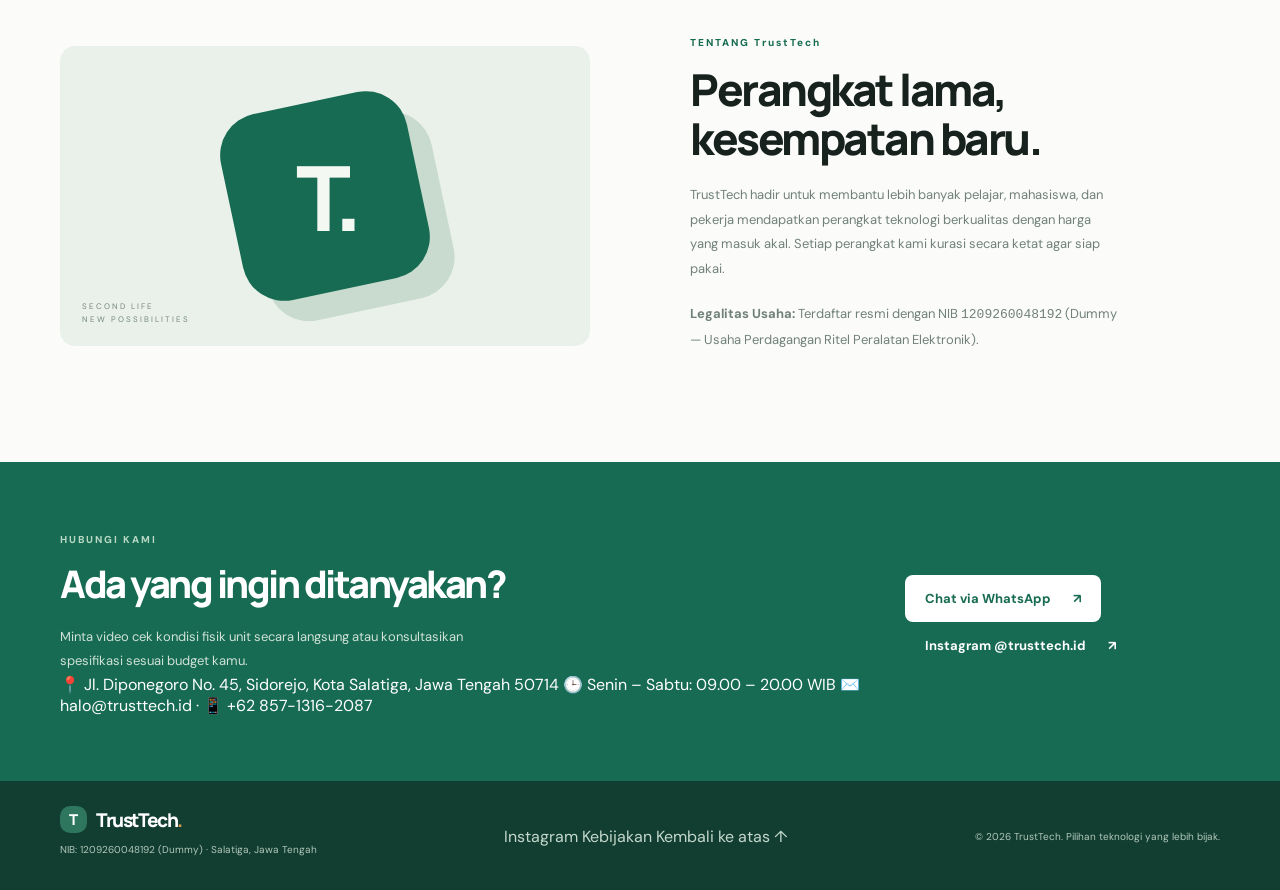
==== commit 3153d7bf: "Update index.html with new content and links" ====
--- a/index.html
+++ b/index.html
@@ -3,7 +3,7 @@
 <head>
   <meta charset="UTF-8">
   <meta name="viewport" content="width=device-width, initial-scale=1.0">
-  <meta name="description" content="Temukan laptop, smartphone, dan tablet bekas berkualitas dengan harga bersahabat.">
+  <meta name="description" content="Temukan laptop, smartphone, dan tablet bekas berkualitas bergaransi di TrustTech dengan harga bersahabat.">
   <title>TrustTech — Elektronik Bekas Berkualitas</title>
   <link rel="preconnect" href="https://fonts.googleapis.com">
   <link rel="preconnect" href="https://fonts.gstatic.com" crossorigin>
@@ -17,10 +17,11 @@
       <button class="menu-toggle" id="menuToggle" aria-label="Buka menu" aria-expanded="false">☰</button>
       <div class="nav-links" id="navLinks">
         <a href="#produk">Produk</a>
-        <a href="#keunggulan">Keunggulan</a>
+        <a href="#testimoni">Testimoni</a>
+        <a href="#kebijakan">Kebijakan</a>
         <a href="#tentang">Tentang Kami</a>
         <button class="cart-trigger" id="cartTrigger" type="button" aria-label="Buka keranjang">Keranjang <span id="cartCount">0</span></button>
-        <a class="nav-contact" href="#kontak">Hubungi Kami <span>↗</span></a>
+        <a class="nav-contact" id="navWhatsapp" href="#" target="_blank" rel="noopener">WhatsApp <span>↗</span></a>
       </div>
     </nav>
   </header>
@@ -34,7 +35,7 @@
       <div class="cart-items" id="cartItems"></div>
       <div class="cart-footer">
         <div class="cart-total"><span>Estimasi total</span><strong id="cartTotal">Rp0</strong></div>
-        <p>Pesanan akan dikirim ke WhatsApp untuk konfirmasi stok dan detail pembayaran.</p>
+        <p>Pesanan akan dikirim ke WhatsApp untuk konfirmasi stok, video detail unit, dan pembayaran.</p>
         <button class="btn btn-primary checkout-btn" id="checkoutButton" type="button">Lanjutkan ke WhatsApp <span>↗</span></button>
       </div>
     </section>
@@ -46,20 +47,20 @@
         <div class="hero-copy">
           <span class="eyebrow"><span class="pulse"></span> SMARTER CHOICE, BETTER PRICE</span>
           <h1>Teknologi hebat,<br><span>harga lebih dekat.</span></h1>
-          <p>Temukan laptop, smartphone, dan tablet bekas pilihan. Sudah melalui pengecekan agar kamu bisa belanja dengan lebih tenang.</p>
+          <p>Temukan laptop, smartphone, dan tablet bekas pilihan. Sudah melalui 20+ titik pengecekan fungsi agar kamu bisa belanja dengan lebih tenang.</p>
           <div class="hero-actions">
             <a class="btn btn-primary" href="#produk">Jelajahi Produk <span>↗</span></a>
-            <a class="btn btn-quiet" href="#tentang">Kenali TrustTech</a>
-          </div>
-          <div class="hero-note"><span class="check">✓</span> Pilihan terkurasi · Harga transparan · Respons cepat</div>
+            <a class="btn btn-quiet" href="#kebijakan">Cek Garansi & Kebijakan</a>
+          </div>
+          <div class="hero-note"><span class="check">✓</span> Lolos QC · Grading transparan · Garansi tukar unit</div>
         </div>
         <div class="hero-visual">
           <div class="visual-glow"></div>
           <div class="device-card laptop-card">
-            <div class="laptop-screen"><div class="screen-orb"></div><span>Trust<span>tech</span>.</span></div>
+            <div class="laptop-screen"><div class="screen-orb"></div><span>Trust<span>Tech</span>.</span></div>
             <div class="laptop-base"></div>
           </div>
-          <div class="float-tag tag-top"><span>✦</span> Pilihan berkualitas</div>
+          <div class="float-tag tag-top"><span>✦</span> 100% Fungsi Normal</div>
           <div class="float-tag tag-bottom"><strong>Lebih hemat.</strong><br>Lebih bermanfaat.</div>
           <div class="visual-caption">GIVE TECH A SECOND LIFE.</div>
         </div>
@@ -68,16 +69,16 @@
 
     <section class="trust-strip">
       <div class="container trust-items">
-        <div><strong>01</strong><span>Produk pilihan</span></div>
-        <div><strong>02</strong><span>Deskripsi transparan</span></div>
-        <div><strong>03</strong><span>Konsultasi mudah</span></div>
+        <div><strong>01</strong><span>Grading kondisi jujur</span></div>
+        <div><strong>02</strong><span>Garansi fungsi 7 hari</span></div>
+        <div><strong>03</strong><span>Packing kayu & asuransi</span></div>
       </div>
     </section>
 
     <section class="section container" id="produk">
       <div class="section-heading">
         <div><span class="eyebrow">KOLEKSI KAMI</span><h2>Temukan perangkat<br>yang kamu butuhkan.</h2></div>
-        <p>Perangkat elektronik bekas dengan detail kondisi dan harga yang jelas.</p>
+        <p>Setiap unit dilengkapi keterangan kondisi fisik, kesehatan baterai, dan kelengkapan.</p>
       </div>
       <div class="catalog-tools">
         <div class="filters" id="filters">
@@ -86,37 +87,131 @@
           <button class="filter" data-category="Smartphone">Smartphone</button>
           <button class="filter" data-category="Tablet">Tablet</button>
         </div>
-        <label class="search-box"><span>⌕</span><input id="searchInput" type="search" placeholder="Cari produk..."></label>
+        <label class="search-box"><span>⌕</span><input id="searchInput" type="search" placeholder="Cari produk atau kondisi..."></label>
       </div>
       <div class="product-grid" id="productGrid" aria-live="polite"></div>
     </section>
 
-    <section class="feature-section" id="keunggulan">
+    <!-- BAGIAN TESTIMONI DUMMY -->
+    <section class="section container" id="testimoni">
+      <div class="section-heading">
+        <div><span class="eyebrow">ULASAN PEMBELI</span><h2>Kata mereka yang sudah<br>belanja di TrustTech.</h2></div>
+        <p>Pengalaman nyata pelanggan kami dari berbagai kota.</p>
+      </div>
+      <div class="testimonial-grid">
+        <article class="testimonial-card">
+          <div class="stars">★★★★★</div>
+          <p>"ThinkPad X280-nya mulus banget sesuai foto dan video QC di WA. Baterai masih awet 4 jam lebih buat ngerjain skripsi."</p>
+          <div class="reviewer">
+            <strong>Rizky Pratama</strong>
+            <span>Mahasiswa · Membeli Laptop Lenovo ThinkPad</span>
+          </div>
+        </article>
+        <article class="testimonial-card">
+          <div class="stars">★★★★★</div>
+          <p>"Awalnya ragu beli HP second online, tapi adminnya jelasin minus lecet halusnya dengan jujur. Pengiriman ke Semarang aman pakai bubble wrap tebal."</p>
+          <div class="reviewer">
+            <strong>Nadia Kusuma</strong>
+            <span>Admin Olshop · Membeli Samsung Galaxy A52</span>
+          </div>
+        </article>
+        <article class="testimonial-card">
+          <div class="stars">★★★★★</div>
+          <p>"iPad Gen 9 nyampe dalam kondisi bersih, iCloud aman, dan langsung bisa dipakai buat catatan kuliah. Recommended banget!"</p>
+          <div class="reviewer">
+            <strong>Dimas Saputra</strong>
+            <span>Desainer Grafis · Membeli iPad Generasi 9</span>
+          </div>
+        </article>
+      </div>
+    </section>
+
+    <!-- BAGIAN KEBIJAKAN TOKO (PENGIRIMAN, RETUR, PRIVASI) -->
+    <section class="feature-section" id="kebijakan">
       <div class="container feature-grid">
-        <div><span class="eyebrow">KENAPA TrustTech?</span><h2>Belanja lebih yakin,<br>tanpa ribet.</h2><p>Kami percaya perangkat bekas tetap punya banyak manfaat. Karena itu, informasi produk dibuat jelas agar kamu bisa memilih sesuai kebutuhan.</p><a class="text-link" href="#kontak">Tanyakan kebutuhanmu <span>↗</span></a></div>
-        <div class="feature-list">
-          <article><span class="feature-icon">✓</span><div><h3>Informasi apa adanya</h3><p>Kondisi, spesifikasi, dan catatan produk ditampilkan secara terbuka.</p></div></article>
-          <article><span class="feature-icon">⌕</span><div><h3>Pilihan sesuai kebutuhan</h3><p>Temukan perangkat untuk belajar, bekerja, maupun aktivitas harian.</p></div></article>
-          <article><span class="feature-icon">↗</span><div><h3>Kontak langsung</h3><p>Konsultasikan ketersediaan dan detail produk melalui WhatsApp.</p></div></article>
+        <div>
+          <span class="eyebrow">KEBIJAKAN & LAYANAN</span>
+          <h2>Transaksi aman,<br>aturan jelas.</h2>
+          <p>Kami memastikan hak pembeli terlindungi mulai dari proses pengemasan hingga garansi pemakaian.</p>
+          
+          <div class="payment-box">
+            <strong>Metode Pembayaran Resmi:</strong>
+            <div class="payment-badges">
+              <span>Transfer BCA</span>
+              <span>Transfer Mandiri</span>
+              <span>BRI</span>
+              <span>QRIS</span>
+              <span>GoPay / DANA</span>
+              <span>COD (Area Salatiga)</span>
+            </div>
+          </div>
+        </div>
+
+        <div class="policy-list">
+          <details class="policy-item" open>
+            <summary>1. Kebijakan Pengiriman</summary>
+            <p>• Pengiriman dilakukan setiap hari Senin–Sabtu (maksimal H+1 setelah pembayaran terkonfirmasi).<br>
+               • Setiap unit dikemas menggunakan <em>bubble wrap</em> berlapis dan dus tebal gratis (opsional packing kayu untuk pengiriman luar pulau).<br>
+               • Wajib menyertakan asuransi pengiriman dari ekspedisi (JNE, J&T, SiCepat) untuk keamanan selama perjalanan.</p>
+          </details>
+          <details class="policy-item">
+            <summary>2. Kebijakan Retur & Garansi</summary>
+            <p>• Garansi fungsi personal selama <strong>7 hari</strong> sejak barang diterima berdasarkan status resi.<br>
+               • Pembeli <strong>wajib merekam video unboxing tanpa jeda</strong> (memperlihatkan label resi dan kondisi fisik perangkat saat dinyalakan) sebagai syarat klaim retur.<br>
+               • Garansi tidak berlaku akibat human error (terjatuh, terkena cairan, segel rusak, atau modifikasi sistem).</p>
+          </details>
+          <details class="policy-item">
+            <summary>3. Kebijakan Privasi</summary>
+            <p>• Seluruh perangkat bekas telah melalui proses <em>factory reset</em> dan penghapusan data permanen sebelum dijual.<br>
+               • Data pribadi pembeli (nama, nomor WhatsApp, dan alamat pengiriman) hanya digunakan untuk keperluan transaksi serta pengiriman barang dan tidak dibagikan kepada pihak ketiga mana pun.</p>
+          </details>
         </div>
       </div>
     </section>
 
     <section class="about-section container" id="tentang">
       <div class="about-art"><div class="about-shape"><span>T.</span></div><small>SECOND LIFE<br>NEW POSSIBILITIES</small></div>
-      <div class="about-copy"><span class="eyebrow">TENTANG TrustTech</span><h2>Perangkat lama,<br>kesempatan baru.</h2><p>TrustTech hadir untuk membantu lebih banyak orang mendapatkan perangkat teknologi dengan harga yang lebih terjangkau. Kami mengutamakan komunikasi yang jelas dan pengalaman belanja yang praktis.</p></div>
+      <div class="about-copy">
+        <span class="eyebrow">TENTANG TrustTech</span>
+        <h2>Perangkat lama,<br>kesempatan baru.</h2>
+        <p>TrustTech hadir untuk membantu lebih banyak pelajar, mahasiswa, dan pekerja mendapatkan perangkat teknologi berkualitas dengan harga yang masuk akal. Setiap perangkat kami kurasi secara ketat agar siap pakai.</p>
+        <p class="legal-badge"><strong>Legalitas Usaha:</strong> Terdaftar resmi dengan NIB <code>1209260048192</code> (Dummy — Usaha Perdagangan Ritel Peralatan Elektronik).</p>
+      </div>
     </section>
 
     <section class="contact-section" id="kontak">
       <div class="container contact-inner">
-        <div><span class="eyebrow">ADA YANG INGIN DITANYAKAN?</span><h2>Yuk, temukan perangkat<br>yang pas untukmu.</h2><p>Hubungi kami untuk cek stok, tanya spesifikasi, atau konsultasi sebelum membeli.</p></div>
-        <a class="btn btn-light" id="mainWhatsapp" href="#" target="_blank" rel="noopener">Chat via WhatsApp <span>↗</span></a>
+        <div>
+          <span class="eyebrow">HUBUNGI KAMI</span>
+          <h2>Ada yang ingin ditanyakan?</h2>
+          <p>Minta video cek kondisi fisik unit secara langsung atau konsultasikan spesifikasi sesuai budget kamu.</p>
+          <div class="contact-details">
+            <span>📍 Jl. Diponegoro No. 45, Sidorejo, Kota Salatiga, Jawa Tengah 50714</span>
+            <span>🕒 Senin – Sabtu: 09.00 – 20.00 WIB</span>
+            <span>✉️ halo@trusttech.id · 📱 +62 857-1316-2087</span>
+          </div>
+        </div>
+        <div class="contact-actions">
+          <a class="btn btn-light" id="mainWhatsapp" href="#" target="_blank" rel="noopener">Chat via WhatsApp <span>↗</span></a>
+          <a class="btn btn-outline-light" href="https://instagram.com/trusttech.id" target="_blank" rel="noopener">Instagram @trusttech.id <span>↗</span></a>
+        </div>
       </div>
     </section>
   </main>
 
   <footer class="footer">
-    <div class="container footer-inner"><a class="brand brand-footer" href="#"><span class="brand-mark">R</span> TrustTech<span class="brand-dot">.</span></a><p>© <span id="year"></span> TrustTech. Pilihan teknologi yang lebih bijak.</p><a href="#produk">Kembali ke atas ↑</a></div>
+    <div class="container footer-inner">
+      <div>
+        <a class="brand brand-footer" href="#"><span class="brand-mark">T</span> TrustTech<span class="brand-dot">.</span></a>
+        <p class="footer-sub">NIB: 1209260048192 (Dummy) · Salatiga, Jawa Tengah</p>
+      </div>
+      <div class="footer-links">
+        <a href="https://instagram.com/trusttech.id" target="_blank" rel="noopener">Instagram</a>
+        <a href="#kebijakan">Kebijakan</a>
+        <a href="#produk">Kembali ke atas ↑</a>
+      </div>
+      <p>© <span id="year"></span> TrustTech. Pilihan teknologi yang lebih bijak.</p>
+    </div>
   </footer>
   <script src="script.js"></script>
 </body>
